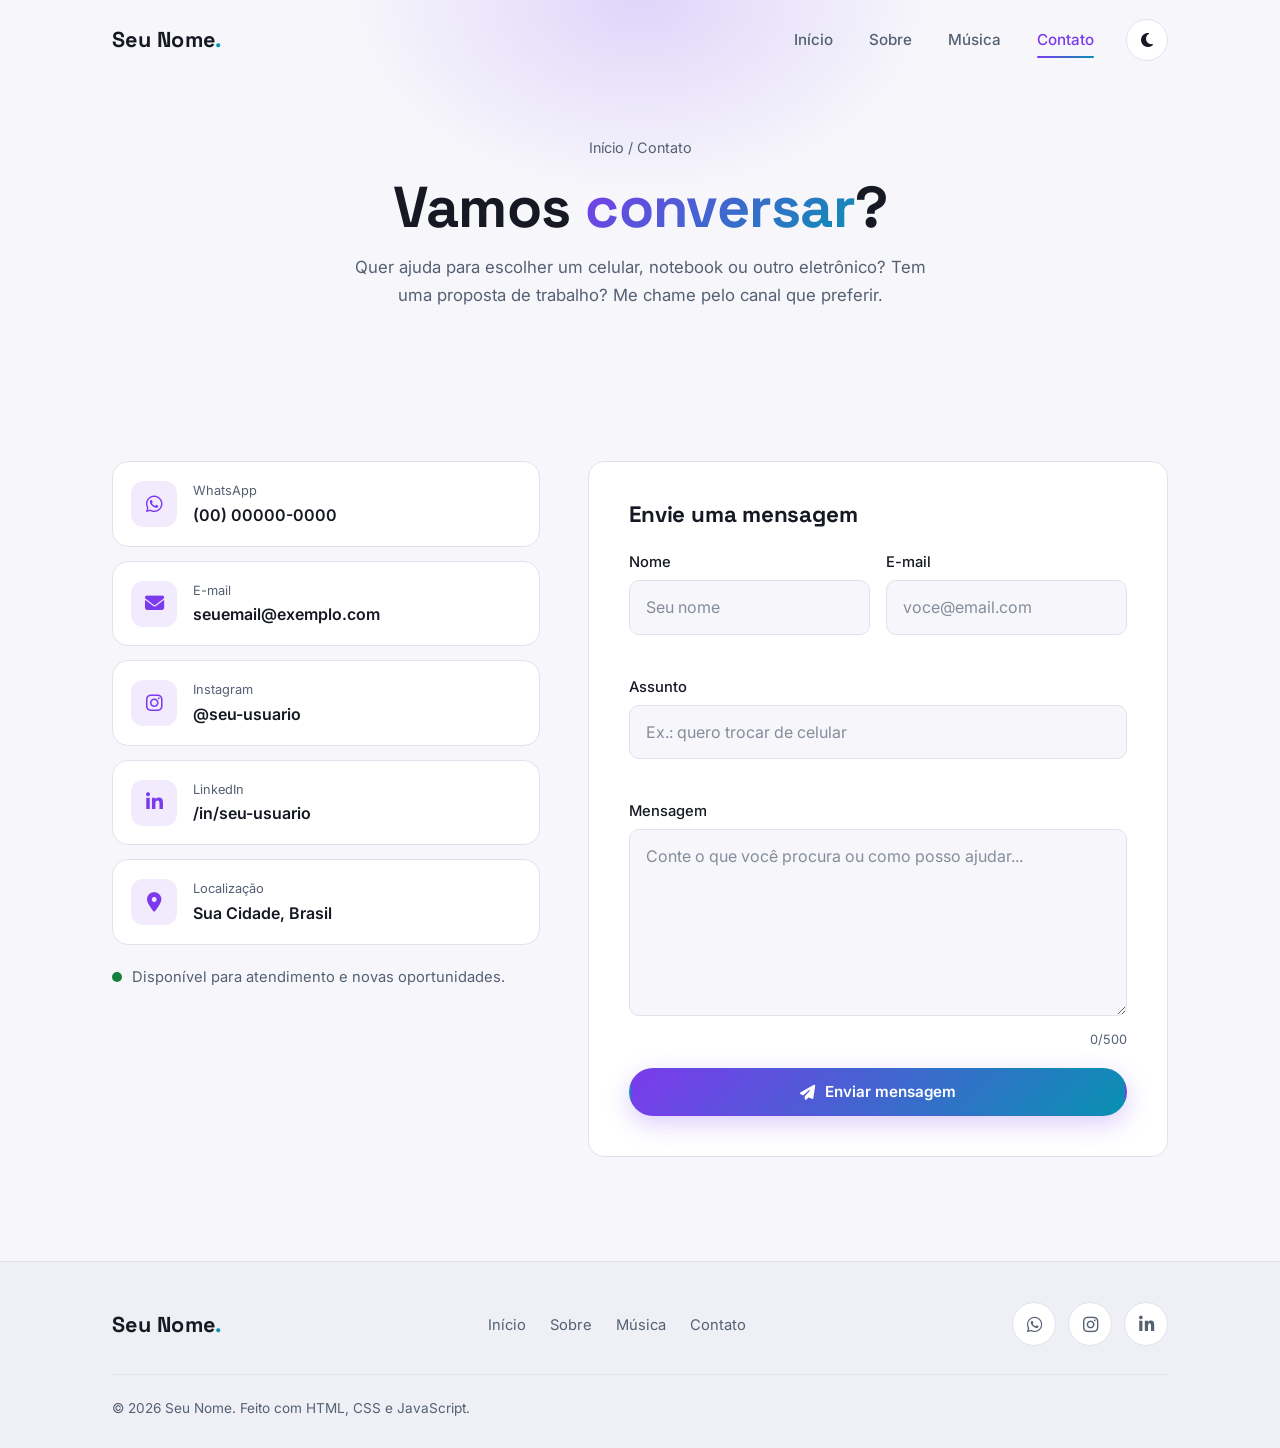
==== pages/contato.html @ 559077af "Primeira versão do portfólio Site pessoal (vendedor de eletrônicos e tecnologia, hobby: música) feit" ====
<!DOCTYPE html>
<html lang="pt-BR">
<head>
  <meta charset="UTF-8">
  <meta name="viewport" content="width=device-width, initial-scale=1.0">
  <meta name="description" content="Entre em contato com Seu Nome, vendedor de eletrônicos e tecnologia.">
  <title>Contato | Seu Nome</title>

  <link rel="icon" href="../img/favicon.svg" type="image/svg+xml">

  <link rel="preconnect" href="https://fonts.googleapis.com">
  <link rel="preconnect" href="https://fonts.gstatic.com" crossorigin>
  <link rel="stylesheet" href="https://fonts.googleapis.com/css2?family=Inter:wght@400;500;600&family=Space+Grotesk:wght@500;700&display=swap">
  <link rel="stylesheet" href="https://cdnjs.cloudflare.com/ajax/libs/font-awesome/6.5.1/css/all.min.css">

  <link rel="stylesheet" href="../css/style.css">
  <link rel="stylesheet" href="../css/responsive.css">

  <script src="../js/theme.js"></script>
</head>
<body data-page="contato">
  <a href="#conteudo" class="skip-link">Pular para o conteúdo</a>

  <!-- ================= CABEÇALHO ================= -->
  <header class="header" id="header">
    <div class="container header__inner">
      <a href="../index.html" class="logo" aria-label="Página inicial">Seu Nome<span class="logo__dot">.</span></a>

      <nav class="nav" id="nav" aria-label="Menu principal">
        <ul class="nav__list">
          <li><a href="../index.html" class="nav__link" data-nav="inicio">Início</a></li>
          <li><a href="sobre.html" class="nav__link" data-nav="sobre">Sobre</a></li>
          <li><a href="musica.html" class="nav__link" data-nav="musica">Música</a></li>
          <li><a href="contato.html" class="nav__link" data-nav="contato">Contato</a></li>
        </ul>
      </nav>

      <div class="header__actions">
        <button class="theme-toggle" id="theme-toggle" type="button" aria-label="Alternar tema">
          <i class="fa-solid fa-sun" aria-hidden="true"></i>
          <i class="fa-solid fa-moon" aria-hidden="true"></i>
        </button>
        <button class="menu-toggle" id="menu-toggle" type="button" aria-label="Abrir menu" aria-expanded="false" aria-controls="nav">
          <span></span><span></span><span></span>
        </button>
      </div>
    </div>
  </header>

  <main id="conteudo">

    <!-- ================= TÍTULO DA PÁGINA ================= -->
    <section class="page-hero">
      <div class="container">
        <p class="breadcrumb reveal"><a href="../index.html">Início</a> / Contato</p>
        <h1 class="page-hero__title reveal">Vamos <span class="gradient-text">conversar</span>?</h1>
        <p class="page-hero__subtitle reveal delay-1">Quer ajuda para escolher um celular, notebook ou outro eletrônico? Tem uma proposta de trabalho? Me chame pelo canal que preferir.</p>
      </div>
    </section>

    <!-- ================= CONTATO ================= -->
    <section class="section section--flush-top">
      <div class="container contact">

        <!-- Informações de contato -->
        <div class="contact__info reveal">
          <a class="contact__item" href="https://wa.me/5500000000000" target="_blank" rel="noopener">
            <span class="contact__icon"><i class="fa-brands fa-whatsapp" aria-hidden="true"></i></span>
            <span>
              <span class="contact__label">WhatsApp</span>
              <span class="contact__value">(00) 00000-0000</span>
            </span>
          </a>
          <a class="contact__item" href="mailto:seuemail@exemplo.com">
            <span class="contact__icon"><i class="fa-solid fa-envelope" aria-hidden="true"></i></span>
            <span>
              <span class="contact__label">E-mail</span>
              <span class="contact__value">seuemail@exemplo.com</span>
            </span>
          </a>
          <a class="contact__item" href="https://www.instagram.com/seu-usuario" target="_blank" rel="noopener">
            <span class="contact__icon"><i class="fa-brands fa-instagram" aria-hidden="true"></i></span>
            <span>
              <span class="contact__label">Instagram</span>
              <span class="contact__value">@seu-usuario</span>
            </span>
          </a>
          <a class="contact__item" href="https://www.linkedin.com/in/seu-usuario" target="_blank" rel="noopener">
            <span class="contact__icon"><i class="fa-brands fa-linkedin-in" aria-hidden="true"></i></span>
            <span>
              <span class="contact__label">LinkedIn</span>
              <span class="contact__value">/in/seu-usuario</span>
            </span>
          </a>
          <div class="contact__item contact__item--static">
            <span class="contact__icon"><i class="fa-solid fa-location-dot" aria-hidden="true"></i></span>
            <span>
              <span class="contact__label">Localização</span>
              <span class="contact__value">Sua Cidade, Brasil</span>
            </span>
          </div>

          <p class="contact__note">
            <span class="status-dot" aria-hidden="true"></span>
            Disponível para atendimento e novas oportunidades.
          </p>
        </div>

        <!-- Formulário (validado com JavaScript) -->
        <form class="form reveal delay-1" id="contact-form" data-email="seuemail@exemplo.com" novalidate>
          <h2 class="form__title">Envie uma mensagem</h2>

          <div class="form__row">
            <div class="form__group">
              <label class="form__label" for="nome">Nome</label>
              <input class="form__input" type="text" id="nome" name="nome" placeholder="Seu nome" autocomplete="name" aria-describedby="erro-nome">
              <span class="form__error" id="erro-nome"></span>
            </div>
            <div class="form__group">
              <label class="form__label" for="email">E-mail</label>
              <input class="form__input" type="email" id="email" name="email" placeholder="voce@email.com" autocomplete="email" aria-describedby="erro-email">
              <span class="form__error" id="erro-email"></span>
            </div>
          </div>

          <div class="form__group">
            <label class="form__label" for="assunto">Assunto</label>
            <input class="form__input" type="text" id="assunto" name="assunto" placeholder="Ex.: quero trocar de celular" aria-describedby="erro-assunto">
            <span class="form__error" id="erro-assunto"></span>
          </div>

          <div class="form__group">
            <label class="form__label" for="mensagem">Mensagem</label>
            <textarea class="form__input" id="mensagem" name="mensagem" rows="6" maxlength="500" placeholder="Conte o que você procura ou como posso ajudar..." aria-describedby="erro-mensagem contador"></textarea>
            <div class="form__meta">
              <span class="form__error" id="erro-mensagem"></span>
              <span class="form__counter" id="contador">0/500</span>
            </div>
          </div>

          <button class="btn btn--primary btn--block" type="submit">
            <i class="fa-solid fa-paper-plane" aria-hidden="true"></i> Enviar mensagem
          </button>

          <p class="form__status" id="form-status" role="status" aria-live="polite"></p>
        </form>
      </div>
    </section>
  </main>

  <!-- ================= RODAPÉ ================= -->
  <footer class="footer">
    <div class="container">
      <div class="footer__top">
        <a href="../index.html" class="logo" aria-label="Página inicial">Seu Nome<span class="logo__dot">.</span></a>
        <ul class="footer__links">
          <li><a href="../index.html">Início</a></li>
          <li><a href="sobre.html">Sobre</a></li>
          <li><a href="musica.html">Música</a></li>
          <li><a href="contato.html">Contato</a></li>
        </ul>
        <ul class="social" aria-label="Redes sociais">
          <li><a href="https://wa.me/5500000000000" target="_blank" rel="noopener" aria-label="WhatsApp"><i class="fa-brands fa-whatsapp" aria-hidden="true"></i></a></li>
          <li><a href="https://www.instagram.com/seu-usuario" target="_blank" rel="noopener" aria-label="Instagram"><i class="fa-brands fa-instagram" aria-hidden="true"></i></a></li>
          <li><a href="https://www.linkedin.com/in/seu-usuario" target="_blank" rel="noopener" aria-label="LinkedIn"><i class="fa-brands fa-linkedin-in" aria-hidden="true"></i></a></li>
        </ul>
      </div>
      <p class="footer__copy">&copy; <span data-year>2026</span> Seu Nome. Feito com HTML, CSS e JavaScript.</p>
    </div>
  </footer>

  <button class="back-to-top" id="back-to-top" type="button" aria-label="Voltar ao topo">
    <i class="fa-solid fa-arrow-up" aria-hidden="true"></i>
  </button>

  <script src="../js/main.js" defer></script>
  <script src="../js/contato.js" defer></script>
</body>
</html>
---- css/style.css ----
/* ==========================================================
   PORTFÓLIO — ESTILOS PRINCIPAIS (style.css)
   ----------------------------------------------------------
   Este arquivo segue a abordagem "mobile-first": os estilos
   abaixo são pensados primeiro para celulares. As adaptações
   para telas maiores ficam em responsive.css.

   Sumário
   1.  Variáveis e temas (escuro / claro)
   2.  Reset e estilos base
   3.  Utilitários
   4.  Cabeçalho e navegação
   5.  Botões
   6.  Hero (página inicial) e redes sociais
   7.  Títulos de página e seções
   8.  Cards e grids
   9.  Música (filtros, cards, seletor de estilos, equalizador)
   10. Página Sobre (stats, habilidades, linha do tempo)
   11. Página Contato (informações e formulário)
   12. Chamada para ação (CTA)
   13. Rodapé e botão "voltar ao topo"
   14. Animações
   ========================================================== */


/* ============ 1. VARIÁVEIS E TEMAS ============ */
:root {
  /* Cores — tema escuro (padrão) */
  --bg: #0d0f14;
  --bg-alt: #12151c;
  --surface: #181c25;
  --surface-2: #1f2430;
  --text: #e9ecf1;
  --text-muted: #9aa3b5;
  --border: #262c38;
  --accent: #8b5cf6;
  --accent-2: #22d3ee;
  --accent-soft: rgba(139, 92, 246, 0.15);
  --gradient: linear-gradient(135deg, var(--accent), var(--accent-2));
  --success: #22c55e;
  --error: #f87171;
  --shadow: 0 12px 32px rgba(0, 0, 0, 0.35);

  /* Tipografia */
  --font-body: 'Inter', system-ui, -apple-system, 'Segoe UI', sans-serif;
  --font-title: 'Space Grotesk', 'Inter', system-ui, sans-serif;

  /* Medidas */
  --header-h: 70px;
  --container: 1120px;
  --radius: 16px;
  --radius-sm: 10px;
  --transition: 0.3s ease;

  color-scheme: dark;
}

/* Tema claro — ativado pelo botão de sol/lua (js/main.js) */
[data-theme="light"] {
  --bg: #f7f7fb;
  --bg-alt: #eef0f6;
  --surface: #ffffff;
  --surface-2: #f1f2f8;
  --text: #161923;
  --text-muted: #556073;
  --border: #e0e3ec;
  --accent: #7c3aed;
  --accent-2: #0891b2;
  --accent-soft: rgba(124, 58, 237, 0.1);
  --success: #15803d;
  --error: #dc2626;
  --shadow: 0 12px 32px rgba(20, 24, 40, 0.08);

  color-scheme: light;
}


/* ============ 2. RESET E BASE ============ */
*,
*::before,
*::after {
  box-sizing: border-box;
  margin: 0;
  padding: 0;
}

html {
  scroll-behavior: smooth;
  scroll-padding-top: var(--header-h);
  -webkit-text-size-adjust: 100%;
}

body {
  font-family: var(--font-body);
  font-size: 1rem;
  line-height: 1.65;
  background-color: var(--bg);
  color: var(--text);
  -webkit-font-smoothing: antialiased;
  overflow-x: hidden;
  transition: background-color var(--transition), color var(--transition);
}

/* Trava a rolagem quando o menu mobile está aberto */
body.menu-open {
  overflow: hidden;
}

img,
svg {
  display: block;
  max-width: 100%;
  height: auto;
}

a {
  color: inherit;
  text-decoration: none;
}

ul,
ol {
  list-style: none;
}

button,
input,
textarea {
  font: inherit;
  color: inherit;
}

button {
  background: none;
  border: none;
  cursor: pointer;
}

h1,
h2,
h3 {
  font-family: var(--font-title);
  line-height: 1.15;
  letter-spacing: -0.01em;
}

:focus-visible {
  outline: 2px solid var(--accent-2);
  outline-offset: 3px;
  border-radius: 4px;
}

::selection {
  background: var(--accent);
  color: #fff;
}


/* ============ 3. UTILITÁRIOS ============ */
.container {
  width: 100%;
  max-width: var(--container);
  margin-inline: auto;
  padding-inline: 20px;
}

.gradient-text {
  background: var(--gradient);
  -webkit-background-clip: text;
  background-clip: text;
  color: transparent;
}

/* Esconde visualmente, mas mantém para leitores de tela */
.sr-only {
  position: absolute;
  width: 1px;
  height: 1px;
  padding: 0;
  margin: -1px;
  overflow: hidden;
  clip: rect(0, 0, 0, 0);
  white-space: nowrap;
  border: 0;
}

/* Link "pular para o conteúdo" (acessibilidade via teclado) */
.skip-link {
  position: absolute;
  top: -100px;
  left: 16px;
  z-index: 200;
  padding: 10px 18px;
  border-radius: var(--radius-sm);
  background: var(--accent);
  color: #fff;
  font-weight: 600;
  transition: top var(--transition);
}

.skip-link:focus {
  top: 12px;
}


/* ============ 4. CABEÇALHO E NAVEGAÇÃO ============ */
.header {
  position: fixed;
  top: 0;
  left: 0;
  right: 0;
  z-index: 100;
  height: var(--header-h);
  border-bottom: 1px solid transparent;
  transition: background-color var(--transition), border-color var(--transition);
}

/* Fundo aparece depois que a página rola (classe adicionada via JS) */
.header.is-scrolled,
.menu-open .header {
  background-color: var(--bg);
  border-bottom-color: var(--border);
}

.header__inner {
  height: 100%;
  display: flex;
  align-items: center;
  justify-content: space-between;
  gap: 16px;
}

.logo {
  font-family: var(--font-title);
  font-size: 1.35rem;
  font-weight: 700;
  letter-spacing: 0.02em;
  white-space: nowrap;
}

.logo__dot {
  color: var(--accent-2);
}

.header__actions {
  display: flex;
  align-items: center;
  gap: 10px;
}

/* Botão de tema (sol/lua) */
.theme-toggle {
  width: 42px;
  height: 42px;
  display: grid;
  place-items: center;
  border-radius: 50%;
  border: 1px solid var(--border);
  background: var(--surface);
  color: var(--text);
  font-size: 1rem;
  transition: border-color var(--transition), transform var(--transition), color var(--transition);
}

.theme-toggle:hover {
  border-color: var(--accent);
  color: var(--accent);
  transform: rotate(20deg);
}

/* Tema escuro mostra o sol (para trocar para claro) e vice-versa */
.theme-toggle .fa-moon { display: none; }
[data-theme="light"] .theme-toggle .fa-sun { display: none; }
[data-theme="light"] .theme-toggle .fa-moon { display: inline-block; }

/* Botão hambúrguer (só aparece no mobile) */
.menu-toggle {
  width: 42px;
  height: 42px;
  display: flex;
  flex-direction: column;
  align-items: center;
  justify-content: center;
  gap: 5px;
  border-radius: 12px;
  border: 1px solid var(--border);
  background: var(--surface);
}

.menu-toggle span {
  width: 20px;
  height: 2px;
  border-radius: 2px;
  background: var(--text);
  transition: transform var(--transition), opacity var(--transition);
}

/* Vira um "X" quando aberto */
.menu-toggle[aria-expanded="true"] span:nth-child(1) { transform: translateY(7px) rotate(45deg); }
.menu-toggle[aria-expanded="true"] span:nth-child(2) { opacity: 0; }
.menu-toggle[aria-expanded="true"] span:nth-child(3) { transform: translateY(-7px) rotate(-45deg); }

/* Menu mobile: painel que desliza da direita */
.nav {
  position: absolute;
  top: 100%;
  left: 0;
  right: 0;
  height: calc(100vh - var(--header-h));
  height: calc(100dvh - var(--header-h));
  padding: 32px 20px;
  background: var(--bg);
  transform: translateX(100%);
  visibility: hidden;
  transition: transform 0.35s ease, visibility 0.35s;
}

.nav.is-open {
  transform: translateX(0);
  visibility: visible;
}

.nav__list {
  display: flex;
  flex-direction: column;
  gap: 6px;
}

.nav__link {
  display: block;
  padding: 14px 18px;
  border-radius: var(--radius-sm);
  font-size: 1.15rem;
  font-weight: 500;
  color: var(--text-muted);
  transition: color var(--transition), background-color var(--transition);
}

.nav__link:hover,
.nav__link.is-active {
  color: var(--text);
  background: var(--surface);
}

.nav__link.is-active {
  color: var(--accent);
}


/* ============ 5. BOTÕES ============ */
.btn {
  display: inline-flex;
  align-items: center;
  justify-content: center;
  gap: 10px;
  padding: 13px 26px;
  border: 2px solid transparent;
  border-radius: 999px;
  font-size: 0.95rem;
  font-weight: 600;
  line-height: 1.2;
  text-align: center;
  transition: transform var(--transition), box-shadow var(--transition),
              border-color var(--transition), color var(--transition), background-color var(--transition);
}

.btn--primary {
  background: var(--gradient);
  color: #fff;
  box-shadow: 0 8px 24px rgba(139, 92, 246, 0.3);
}

.btn--primary:hover {
  transform: translateY(-3px);
  box-shadow: 0 14px 30px rgba(139, 92, 246, 0.45);
}

.btn--outline {
  background: var(--surface);
  border-color: var(--border);
  color: var(--text);
}

.btn--outline:hover {
  border-color: var(--accent);
  color: var(--accent);
  transform: translateY(-3px);
}

.btn--block {
  width: 100%;
}

.btn i {
  transition: transform var(--transition);
}

.btn:hover .fa-arrow-right {
  transform: translateX(4px);
}


/* ============ 6. HERO E REDES SOCIAIS ============ */
.hero {
  position: relative;
  display: flex;
  align-items: center;
  min-height: 100vh;
  min-height: 100svh;
  padding: calc(var(--header-h) + 32px) 0 64px;
  overflow: hidden;
}

/* Brilhos decorativos no fundo */
.hero::before,
.hero::after {
  content: '';
  position: absolute;
  border-radius: 50%;
  pointer-events: none;
  filter: blur(10px);
}

.hero::before {
  width: 420px;
  height: 420px;
  top: -120px;
  right: -140px;
  background: radial-gradient(circle, rgba(139, 92, 246, 0.28), transparent 70%);
}

.hero::after {
  width: 360px;
  height: 360px;
  bottom: -140px;
  left: -140px;
  background: radial-gradient(circle, rgba(34, 211, 238, 0.18), transparent 70%);
}

.hero__inner {
  position: relative;
  z-index: 1;
  display: grid;
  gap: 40px;
  align-items: center;
  text-align: center;
}

.hero__greeting {
  margin-bottom: 6px;
  color: var(--text-muted);
  font-weight: 500;
  font-size: 1.05rem;
}

.hero__title {
  margin-bottom: 12px;
  font-size: clamp(2.6rem, 11vw, 4.6rem);
}

.hero__role {
  min-height: 1.6em;
  margin-bottom: 20px;
  font-family: var(--font-title);
  font-size: clamp(1.15rem, 4.5vw, 1.6rem);
  font-weight: 500;
  color: var(--accent-2);
}

.cursor {
  margin-left: 2px;
  color: var(--accent);
  animation: blink 1s step-end infinite;
}

.hero__desc {
  max-width: 540px;
  margin: 0 auto 32px;
  color: var(--text-muted);
  font-size: 1.05rem;
}

.hero__buttons {
  display: flex;
  flex-wrap: wrap;
  justify-content: center;
  gap: 14px;
  margin-bottom: 32px;
}

.hero__image {
  position: relative;
  order: -1; /* no celular a imagem aparece primeiro */
  width: min(230px, 65vw);
  margin-inline: auto;
}

/* Halo colorido atrás do avatar */
.hero__image::before {
  content: '';
  position: absolute;
  inset: -10px;
  border-radius: 50%;
  background: var(--gradient);
  opacity: 0.45;
  filter: blur(28px);
}

.hero__image img {
  position: relative;
  border-radius: 50%;
  border: 4px solid var(--surface);
  box-shadow: var(--shadow);
  animation: float 6s ease-in-out infinite;
}

/* Ícones de redes sociais */
.social {
  display: flex;
  justify-content: center;
  gap: 12px;
}

.social a {
  width: 44px;
  height: 44px;
  display: grid;
  place-items: center;
  border-radius: 50%;
  border: 1px solid var(--border);
  background: var(--surface);
  color: var(--text-muted);
  font-size: 1.1rem;
  transition: color var(--transition), background var(--transition),
              border-color var(--transition), transform var(--transition);
}

.social a:hover {
  color: #fff;
  background: var(--gradient);
  border-color: transparent;
  transform: translateY(-3px);
}


/* ============ 7. TÍTULOS DE PÁGINA E SEÇÕES ============ */
.page-hero {
  position: relative;
  padding: calc(var(--header-h) + 56px) 0 48px;
  text-align: center;
  overflow: hidden;
}

.page-hero::before {
  content: '';
  position: absolute;
  top: -200px;
  left: 50%;
  width: 600px;
  height: 400px;
  transform: translateX(-50%);
  background: radial-gradient(ellipse, rgba(139, 92, 246, 0.22), transparent 70%);
  pointer-events: none;
}

.page-hero .container {
  position: relative;
}

.breadcrumb {
  margin-bottom: 14px;
  color: var(--text-muted);
  font-size: 0.9rem;
}

.breadcrumb a {
  transition: color var(--transition);
}

.breadcrumb a:hover {
  color: var(--accent);
}

.page-hero__title {
  margin-bottom: 14px;
  font-size: clamp(2.2rem, 9vw, 3.6rem);
}

.page-hero__subtitle {
  max-width: 580px;
  margin-inline: auto;
  color: var(--text-muted);
  font-size: 1.05rem;
}

.section {
  padding-block: 72px;
}

.section--alt {
  background-color: var(--bg-alt);
}

.section--tight {
  padding-block: 48px 80px;
}

.section--flush-top {
  padding-top: 16px;
}

.section__header {
  max-width: 640px;
  margin: 0 auto 44px;
  text-align: center;
}

.section__tag {
  display: inline-block;
  margin-bottom: 10px;
  color: var(--accent-2);
  font-size: 0.8rem;
  font-weight: 600;
  letter-spacing: 0.14em;
  text-transform: uppercase;
}

.section__title {
  margin-bottom: 14px;
  font-size: clamp(1.75rem, 6vw, 2.6rem);
}

.section__subtitle {
  color: var(--text-muted);
}

.section__footer {
  margin-top: 44px;
  text-align: center;
}


/* ============ 8. CARDS E GRIDS ============ */
/* auto-fit + minmax: as colunas se ajustam sozinhas ao tamanho da tela */
.grid {
  display: grid;
  gap: 20px;
}

.grid--cards {
  grid-template-columns: repeat(auto-fit, minmax(min(100%, 280px), 1fr));
}

/* Estilos musicais: 1 coluna no celular, 2 no tablet e 4 em telas grandes (responsive.css) */
.grid--music {
  grid-template-columns: 1fr;
  gap: 24px;
}

.card {
  padding: 28px;
  border: 1px solid var(--border);
  border-radius: var(--radius);
  background: var(--surface);
  transition: transform var(--transition), border-color var(--transition), box-shadow var(--transition);
}

.card:hover {
  transform: translateY(-6px);
  border-color: var(--accent);
  box-shadow: var(--shadow);
}

.card--center {
  text-align: center;
}

.card--center .card__icon {
  margin-inline: auto;
}

.card__icon {
  width: 54px;
  height: 54px;
  display: grid;
  place-items: center;
  margin-bottom: 18px;
  border-radius: 14px;
  background: var(--accent-soft);
  color: var(--accent);
  font-size: 1.4rem;
  transition: transform var(--transition);
}

.card:hover .card__icon {
  transform: scale(1.1) rotate(-6deg);
}

.card__title {
  margin-bottom: 10px;
  font-size: 1.25rem;
}

.card__text {
  color: var(--text-muted);
  font-size: 0.95rem;
}

/* Lista de habilidades em "etiquetas" */
.stack {
  display: flex;
  flex-wrap: wrap;
  justify-content: center;
  gap: 12px;
  margin-top: 44px;
}

.stack__item {
  display: flex;
  align-items: center;
  gap: 10px;
  padding: 10px 18px;
  border: 1px solid var(--border);
  border-radius: 999px;
  background: var(--surface);
  font-size: 0.95rem;
  font-weight: 500;
  transition: transform var(--transition), border-color var(--transition);
}

.stack__item:hover {
  transform: translateY(-3px);
  border-color: var(--accent);
}

.stack__item i {
  color: var(--accent);
  font-size: 1.1rem;
}


/* ============ 9. MÚSICA: FILTROS, CARDS E SELETOR DE ESTILOS ============ */
.filters {
  display: flex;
  flex-wrap: wrap;
  justify-content: center;
  gap: 10px;
  margin-bottom: 14px;
}

.filter-btn {
  padding: 9px 20px;
  border: 1px solid var(--border);
  border-radius: 999px;
  background: var(--surface);
  color: var(--text-muted);
  font-size: 0.92rem;
  font-weight: 500;
  transition: color var(--transition), border-color var(--transition), background var(--transition);
}

.filter-btn:hover {
  color: var(--text);
  border-color: var(--accent);
}

.filter-btn.is-active {
  background: var(--gradient);
  border-color: transparent;
  color: #fff;
}

.filters__count {
  margin-bottom: 36px;
  color: var(--text-muted);
  font-size: 0.9rem;
  text-align: center;
}

.music-card {
  display: flex;
  flex-direction: column;
  overflow: hidden;
  border: 1px solid var(--border);
  border-radius: var(--radius);
  background: var(--surface);
  transition: transform var(--transition), border-color var(--transition), box-shadow var(--transition);
}

.music-card:hover {
  transform: translateY(-6px);
  border-color: var(--accent);
  box-shadow: var(--shadow);
}

.music-card.is-hidden {
  display: none;
}

.music-card.fade-in {
  animation: fadeIn 0.45s ease both;
}

.music-card__image {
  aspect-ratio: 4 / 3;
  overflow: hidden;
  background: var(--surface-2);
}

.music-card__image img {
  width: 100%;
  height: 100%;
  object-fit: cover;
  transition: transform 0.5s ease;
}

.music-card:hover .music-card__image img {
  transform: scale(1.06);
}

.music-card__body {
  display: flex;
  flex: 1;
  flex-direction: column;
  padding: 22px;
}

.music-card__category {
  margin-bottom: 6px;
  color: var(--accent-2);
  font-size: 0.75rem;
  font-weight: 600;
  letter-spacing: 0.12em;
  text-transform: uppercase;
}

.music-card__title {
  margin-bottom: 8px;
  font-size: 1.2rem;
}

.music-card__text {
  flex: 1;
  margin-bottom: 16px;
  color: var(--text-muted);
  font-size: 0.93rem;
}

.tags {
  display: flex;
  flex-wrap: wrap;
  gap: 6px;
}

.tag {
  padding: 4px 11px;
  border: 1px solid var(--border);
  border-radius: 999px;
  background: var(--surface-2);
  color: var(--text-muted);
  font-size: 0.75rem;
  font-weight: 500;
}

/* Momentos (lista com ícones) */
.moments {
  display: grid;
  grid-template-columns: 1fr 1fr;
  gap: 10px;
  margin-top: 24px;
}

.moments__item {
  display: flex;
  align-items: center;
  gap: 10px;
  padding: 12px 14px;
  border: 1px solid var(--border);
  border-radius: var(--radius-sm);
  background: var(--surface);
  font-size: 0.9rem;
  font-weight: 500;
  line-height: 1.3;
}

.moments__item i {
  flex-shrink: 0;
  width: 18px;
  color: var(--accent);
  text-align: center;
}

/* Página inicial: texto + seletor de estilos */
.music-teaser {
  display: grid;
  gap: 40px;
  align-items: center;
}

.music-teaser__text p {
  margin-bottom: 16px;
  color: var(--text-muted);
}

.music-teaser__text .btn {
  margin-top: 8px;
}

.styles-widget {
  --eq-speed: 0.8s; /* alterado pelo JavaScript conforme a "energia" */
  padding: 20px;
  border: 1px solid var(--border);
  border-radius: calc(var(--radius) * 1.25);
  background: var(--surface);
  box-shadow: var(--shadow);
}

.styles-widget__tabs {
  display: flex;
  flex-wrap: wrap;
  gap: 8px;
  margin-bottom: 20px;
}

.style-tab {
  padding: 8px 14px;
  border: 1px solid var(--border);
  border-radius: 999px;
  background: var(--surface-2);
  color: var(--text-muted);
  font-size: 0.85rem;
  font-weight: 500;
  transition: color var(--transition), border-color var(--transition), background var(--transition);
}

.style-tab:hover {
  color: var(--text);
  border-color: var(--accent);
}

.style-tab.is-active {
  background: var(--gradient);
  border-color: transparent;
  color: #fff;
}

.styles-widget__panel {
  display: grid;
  gap: 20px;
  align-items: center;
}

.styles-widget__cover {
  width: 100%;
  max-width: 220px;
  margin-inline: auto;
  border-radius: var(--radius);
  box-shadow: var(--shadow);
}

.is-switching .styles-widget__cover,
.is-switching .styles-widget__info {
  animation: fadeIn 0.4s ease both;
}

.styles-widget__label {
  display: inline-flex;
  align-items: center;
  gap: 8px;
  color: var(--accent-2);
  font-size: 0.78rem;
  font-weight: 600;
  letter-spacing: 0.12em;
  text-transform: uppercase;
}

.styles-widget__title {
  margin: 6px 0;
  font-size: 1.6rem;
}

.styles-widget__moment {
  min-height: 3.2em;
  margin-bottom: 16px;
  color: var(--text-muted);
}

.energy__header {
  display: flex;
  justify-content: space-between;
  margin-bottom: 6px;
  font-size: 0.85rem;
  font-weight: 500;
}

.energy__header span:last-child {
  color: var(--text-muted);
}

.energy__bar {
  height: 8px;
  overflow: hidden;
  border: 1px solid var(--border);
  border-radius: 999px;
  background: var(--surface-2);
}

.energy__fill {
  width: 0;
  height: 100%;
  border-radius: inherit;
  background: var(--gradient);
  transition: width 0.6s cubic-bezier(0.2, 0.8, 0.2, 1);
}

/* Equalizador animado: a velocidade vem de --eq-speed */
.equalizer {
  display: flex;
  align-items: flex-end;
  gap: 5px;
  height: 46px;
  margin-top: 20px;
}

.equalizer span {
  flex: 1;
  max-width: 12px;
  height: 20%;
  border-radius: 4px 4px 2px 2px;
  background: linear-gradient(to top, var(--accent), var(--accent-2));
  animation: equalize var(--eq-speed) ease-in-out infinite alternate;
}

.equalizer span:nth-child(2) { animation-delay: -0.3s; animation-duration: calc(var(--eq-speed) * 1.3); }
.equalizer span:nth-child(3) { animation-delay: -0.6s; animation-duration: calc(var(--eq-speed) * 0.8); }
.equalizer span:nth-child(4) { animation-delay: -0.15s; animation-duration: calc(var(--eq-speed) * 1.1); }
.equalizer span:nth-child(5) { animation-delay: -0.45s; animation-duration: calc(var(--eq-speed) * 0.9); }
.equalizer span:nth-child(6) { animation-delay: -0.7s; animation-duration: calc(var(--eq-speed) * 1.4); }
.equalizer span:nth-child(7) { animation-delay: -0.25s; animation-duration: calc(var(--eq-speed) * 0.85); }
.equalizer span:nth-child(8) { animation-delay: -0.55s; animation-duration: calc(var(--eq-speed) * 1.2); }


/* ============ 10. PÁGINA SOBRE ============ */
.about {
  display: grid;
  gap: 48px;
  align-items: center;
}

.about__image {
  position: relative;
  width: min(340px, 85%);
  margin-inline: auto;
}

/* Moldura deslocada atrás da imagem */
.about__image::after {
  content: '';
  position: absolute;
  inset: 16px -16px -16px 16px;
  z-index: 0;
  border: 2px solid var(--accent);
  border-radius: var(--radius);
}

.about__image img {
  position: relative;
  z-index: 1;
  border-radius: var(--radius);
  box-shadow: var(--shadow);
}

/* Variação redonda (página Música) */
.about__image--round::after,
.about__image--round img {
  border-radius: 50%;
}

.about__text .section__title {
  text-align: left;
}

.about__text p {
  margin-bottom: 16px;
  color: var(--text-muted);
}

.about__text strong {
  color: var(--text);
}

/* Números animados */
.stats {
  display: grid;
  grid-template-columns: repeat(3, 1fr);
  gap: 12px;
  margin: 28px 0 32px;
}

.stat {
  padding: 18px 8px;
  border: 1px solid var(--border);
  border-radius: var(--radius-sm);
  background: var(--surface);
  text-align: center;
}

.stat__number {
  display: block;
  font-family: var(--font-title);
  font-size: clamp(1.4rem, 6vw, 2rem);
  font-weight: 700;
  line-height: 1.2;
}

.stat__label {
  color: var(--text-muted);
  font-size: 0.8rem;
}

.hero__buttons--left {
  justify-content: flex-start;
  margin-bottom: 0;
}

/* Barras de habilidade */
.skills {
  display: grid;
  gap: 24px;
  max-width: 760px;
  margin-inline: auto;
}

.skill__header {
  display: flex;
  justify-content: space-between;
  align-items: center;
  margin-bottom: 8px;
  font-weight: 500;
}

.skill__header i {
  color: var(--accent);
  width: 22px;
  margin-right: 6px;
  text-align: center;
}

.skill__percent {
  color: var(--text-muted);
  font-size: 0.9rem;
}

.skill__bar {
  height: 10px;
  overflow: hidden;
  border: 1px solid var(--border);
  border-radius: 999px;
  background: var(--surface-2);
}

.skill__fill {
  width: 0; /* JS anima até o valor de data-level */
  height: 100%;
  border-radius: inherit;
  background: var(--gradient);
  transition: width 1.4s cubic-bezier(0.2, 0.8, 0.2, 1);
}

/* Linha do tempo */
.timeline {
  position: relative;
  max-width: 720px;
  margin-inline: auto;
  padding-left: 34px;
}

.timeline::before {
  content: '';
  position: absolute;
  top: 8px;
  bottom: 8px;
  left: 8px;
  width: 2px;
  background: linear-gradient(var(--accent), var(--accent-2));
}

.timeline__item {
  position: relative;
  margin-bottom: 20px;
  padding: 20px 22px;
  border: 1px solid var(--border);
  border-radius: var(--radius);
  background: var(--surface);
}

.timeline__item:last-child {
  margin-bottom: 0;
}

/* Bolinha da linha do tempo */
.timeline__item::before {
  content: '';
  position: absolute;
  top: 24px;
  left: -33px;
  width: 16px;
  height: 16px;
  border: 3px solid var(--bg);
  border-radius: 50%;
  background: var(--accent);
  box-shadow: 0 0 0 2px var(--accent);
}

.timeline__date {
  color: var(--accent-2);
  font-size: 0.85rem;
  font-weight: 600;
}

.timeline__title {
  margin: 4px 0 6px;
  font-size: 1.15rem;
}

.timeline__text {
  color: var(--text-muted);
  font-size: 0.95rem;
}


/* ============ 11. PÁGINA CONTATO ============ */
.contact {
  display: grid;
  gap: 32px;
}

.contact__info {
  display: grid;
  gap: 14px;
  align-content: start;
}

.contact__item {
  display: flex;
  align-items: center;
  gap: 16px;
  padding: 18px;
  border: 1px solid var(--border);
  border-radius: var(--radius);
  background: var(--surface);
  transition: transform var(--transition), border-color var(--transition);
}

a.contact__item:hover {
  transform: translateX(4px);
  border-color: var(--accent);
}

.contact__icon {
  flex-shrink: 0;
  width: 46px;
  height: 46px;
  display: grid;
  place-items: center;
  border-radius: 12px;
  background: var(--accent-soft);
  color: var(--accent);
  font-size: 1.2rem;
}

.contact__label {
  display: block;
  color: var(--text-muted);
  font-size: 0.8rem;
}

.contact__value {
  display: block;
  font-weight: 600;
  word-break: break-word;
}

.contact__note {
  display: flex;
  align-items: center;
  gap: 10px;
  margin-top: 6px;
  color: var(--text-muted);
  font-size: 0.92rem;
}

.status-dot {
  flex-shrink: 0;
  width: 10px;
  height: 10px;
  border-radius: 50%;
  background: var(--success);
  animation: pulse 2s infinite;
}

/* Formulário */
.form {
  padding: 28px 20px;
  border: 1px solid var(--border);
  border-radius: var(--radius);
  background: var(--surface);
}

.form__title {
  margin-bottom: 22px;
  font-size: 1.4rem;
}

.form__row {
  display: grid;
  gap: 0 16px;
}

.form__group {
  margin-bottom: 18px;
}

.form__label {
  display: block;
  margin-bottom: 6px;
  font-size: 0.92rem;
  font-weight: 500;
}

.form__input {
  width: 100%;
  padding: 13px 16px;
  border: 1px solid var(--border);
  border-radius: var(--radius-sm);
  background: var(--bg);
  color: var(--text);
  font-size: 1rem; /* 16px evita zoom automático no iPhone */
  transition: border-color var(--transition), box-shadow var(--transition);
}

.form__input::placeholder {
  color: var(--text-muted);
  opacity: 0.7;
}

.form__input:focus {
  outline: none;
  border-color: var(--accent);
  box-shadow: 0 0 0 3px var(--accent-soft);
}

.form__input.is-invalid {
  border-color: var(--error);
}

textarea.form__input {
  min-height: 140px;
  resize: vertical;
}

.form__meta {
  display: flex;
  justify-content: space-between;
  gap: 12px;
}

.form__error {
  display: block;
  min-height: 1.2em;
  margin-top: 6px;
  color: var(--error);
  font-size: 0.82rem;
}

.form__counter {
  flex-shrink: 0;
  margin-top: 6px;
  color: var(--text-muted);
  font-size: 0.8rem;
}

.form__status {
  display: none;
  margin-top: 16px;
  padding: 12px 16px;
  border-radius: var(--radius-sm);
  font-size: 0.92rem;
}

.form__status.is-success {
  display: block;
  border: 1px solid var(--success);
  background: rgba(34, 197, 94, 0.1);
  color: var(--success);
}

.form__status.is-error {
  display: block;
  border: 1px solid var(--error);
  background: rgba(248, 113, 113, 0.1);
  color: var(--error);
}


/* ============ 12. CHAMADA PARA AÇÃO (CTA) ============ */
.cta {
  position: relative;
  overflow: hidden;
  padding: 48px 22px;
  border: 1px solid var(--border);
  border-radius: calc(var(--radius) * 1.5);
  background: var(--surface);
  text-align: center;
}

.cta::before {
  content: '';
  position: absolute;
  inset: auto -20% -60% -20%;
  height: 120%;
  background: radial-gradient(ellipse at center, rgba(139, 92, 246, 0.22), transparent 65%);
  pointer-events: none;
}

.cta > * {
  position: relative;
}

.cta__icon {
  width: 64px;
  height: 64px;
  display: grid;
  place-items: center;
  margin: 0 auto 18px;
  border-radius: 50%;
  background: var(--gradient);
  color: #fff;
  font-size: 1.6rem;
  box-shadow: 0 10px 30px rgba(139, 92, 246, 0.35);
}

.cta__title {
  margin-bottom: 12px;
  font-size: clamp(1.6rem, 6vw, 2.4rem);
}

.cta__text {
  max-width: 500px;
  margin: 0 auto 28px;
  color: var(--text-muted);
}


/* ============ 13. RODAPÉ E VOLTAR AO TOPO ============ */
.footer {
  padding: 40px 0 28px;
  border-top: 1px solid var(--border);
  background-color: var(--bg-alt);
}

.footer__top {
  display: flex;
  flex-direction: column;
  align-items: center;
  gap: 22px;
  padding-bottom: 28px;
  border-bottom: 1px solid var(--border);
}

.footer__links {
  display: flex;
  flex-wrap: wrap;
  justify-content: center;
  gap: 8px 24px;
}

.footer__links a {
  color: var(--text-muted);
  font-size: 0.92rem;
  transition: color var(--transition);
}

.footer__links a:hover {
  color: var(--accent);
}

.footer__copy {
  padding-top: 22px;
  color: var(--text-muted);
  font-size: 0.85rem;
  text-align: center;
}

.back-to-top {
  position: fixed;
  right: 18px;
  bottom: 18px;
  z-index: 90;
  width: 46px;
  height: 46px;
  display: grid;
  place-items: center;
  border-radius: 50%;
  background: var(--gradient);
  color: #fff;
  box-shadow: var(--shadow);
  opacity: 0;
  visibility: hidden;
  transform: translateY(20px);
  transition: opacity var(--transition), transform var(--transition), visibility var(--transition);
}

.back-to-top.is-visible {
  opacity: 1;
  visibility: visible;
  transform: translateY(0);
}

.back-to-top:hover {
  transform: translateY(-4px);
}


/* ============ 14. ANIMAÇÕES ============ */
/* Elementos .reveal aparecem ao rolar a página (IntersectionObserver em main.js).
   A classe .js no <html> garante que, sem JavaScript, nada fica escondido. */
.js .reveal {
  opacity: 0;
  transform: translateY(28px);
  transition: opacity 0.7s ease, transform 0.7s ease;
}

.js .reveal.is-visible {
  opacity: 1;
  transform: none;
}

/* As classes .delay-1, .delay-2 e .delay-3 criam um pequeno atraso
   (100ms, 200ms, 300ms) aplicado pelo JavaScript ao revelar o elemento. */

/* Depois de aparecer, o hover volta a ser rápido */
.reveal.is-visible.card,
.reveal.is-visible.music-card {
  transition: opacity 0.7s ease, transform var(--transition),
              border-color var(--transition), box-shadow var(--transition);
}

@keyframes float {
  0%, 100% { transform: translateY(0); }
  50% { transform: translateY(-12px); }
}

@keyframes blink {
  50% { opacity: 0; }
}

@keyframes fadeIn {
  from { opacity: 0; transform: scale(0.96); }
  to { opacity: 1; transform: scale(1); }
}

@keyframes equalize {
  from { height: 15%; }
  to { height: 100%; }
}

@keyframes pulse {
  0% { box-shadow: 0 0 0 0 rgba(34, 197, 94, 0.6); }
  70% { box-shadow: 0 0 0 10px rgba(34, 197, 94, 0); }
  100% { box-shadow: 0 0 0 0 rgba(34, 197, 94, 0); }
}

/* Respeita quem prefere menos movimento */
@media (prefers-reduced-motion: reduce) {
  html { scroll-behavior: auto; }

  *,
  *::before,
  *::after {
    animation-duration: 0.01ms !important;
    animation-iteration-count: 1 !important;
    transition-duration: 0.01ms !important;
  }

  .js .reveal {
    opacity: 1;
    transform: none;
  }
}
---- css/responsive.css ----
/* ==========================================================
   PORTFÓLIO — DESIGN RESPONSIVO (responsive.css)
   ----------------------------------------------------------
   O style.css já é "mobile-first" (pensado para celular).
   Aqui ficam os ajustes por tamanho de tela (media queries):

   - até 380px  → celulares pequenos
   - 600px+     → celulares grandes / tablets em pé
   - 900px+     → tablets deitados, notebooks e desktops
   - 1200px+    → telas grandes
   ========================================================== */


/* ============ CELULARES PEQUENOS (até 380px) ============ */
@media (max-width: 380px) {
  .container {
    padding-inline: 16px;
  }

  .hero__buttons .btn,
  .hero__buttons--left .btn {
    width: 100%;
  }

  .stats {
    gap: 8px;
  }

  .stat__label {
    font-size: 0.72rem;
  }

  .moments {
    grid-template-columns: 1fr;
  }

  .card,
  .cta {
    padding: 24px 18px;
  }

  .filter-btn {
    padding: 8px 16px;
  }
}


/* ============ CELULARES GRANDES / TABLETS (600px+) ============ */
@media (min-width: 600px) {
  .container {
    padding-inline: 28px;
  }

  .section {
    padding-block: 88px;
  }

  .section--flush-top {
    padding-top: 16px;
  }

  .grid--music {
    grid-template-columns: repeat(2, 1fr);
  }

  /* Nome e e-mail lado a lado no formulário */
  .form__row {
    grid-template-columns: 1fr 1fr;
  }

  .form {
    padding: 36px 32px;
  }

  /* Seletor de estilos: capa ao lado das informações */
  .styles-widget {
    padding: 28px;
  }

  .styles-widget__panel {
    grid-template-columns: 200px 1fr;
    gap: 28px;
  }

  .styles-widget__cover {
    max-width: none;
  }

  .cta {
    padding: 64px 40px;
  }

  .footer__top {
    flex-direction: row;
    justify-content: space-between;
    flex-wrap: wrap;
  }

  .footer__copy {
    text-align: left;
  }
}


/* ============ NOTEBOOKS E DESKTOPS (900px+) ============ */
@media (min-width: 900px) {
  :root {
    --header-h: 80px;
  }

  .container {
    padding-inline: 32px;
  }

  .section {
    padding-block: 104px;
  }

  /* --- Navegação: some o hambúrguer, links ficam em linha --- */
  .menu-toggle {
    display: none;
  }

  .nav {
    position: static;
    height: auto;
    margin-left: auto;
    padding: 0;
    background: transparent;
    transform: none;
    visibility: visible;
    transition: none;
  }

  .nav__list {
    flex-direction: row;
    gap: 4px;
  }

  .nav__link {
    position: relative;
    padding: 8px 16px;
    font-size: 0.95rem;
  }

  .nav__link:hover,
  .nav__link.is-active {
    background: transparent;
  }

  /* Sublinhado animado */
  .nav__link::after {
    content: '';
    position: absolute;
    left: 16px;
    right: 16px;
    bottom: 2px;
    height: 2px;
    border-radius: 2px;
    background: var(--gradient);
    transform: scaleX(0);
    transition: transform var(--transition);
  }

  .nav__link:hover::after,
  .nav__link.is-active::after {
    transform: scaleX(1);
  }

  /* --- Hero em duas colunas: texto à esquerda, imagem à direita --- */
  .hero__inner {
    grid-template-columns: 1.15fr 0.85fr;
    gap: 64px;
    text-align: left;
  }

  .hero__image {
    order: 0;
    width: 100%;
    max-width: 400px;
    margin-right: 0;
  }

  .hero__desc {
    margin-left: 0;
  }

  .hero__buttons,
  .hero__text .social {
    justify-content: flex-start;
  }

  /* --- Sobre: imagem e texto lado a lado --- */
  .about {
    grid-template-columns: 0.8fr 1.2fr;
    gap: 72px;
  }

  .about__image {
    width: 100%;
  }

  /* Música: imagem à direita */
  .about--reverse {
    grid-template-columns: 1.2fr 0.8fr;
  }

  .about--reverse .about__image {
    order: 2;
  }

  /* Página inicial: texto à esquerda, seletor de estilos à direita */
  .music-teaser {
    grid-template-columns: 0.85fr 1.15fr;
    gap: 64px;
  }

  /* --- Habilidades em duas colunas --- */
  .skills {
    grid-template-columns: 1fr 1fr;
    gap: 28px 56px;
    max-width: none;
  }

  /* --- Contato: informações à esquerda, formulário à direita --- */
  .contact {
    grid-template-columns: 0.85fr 1.15fr;
    gap: 48px;
    align-items: start;
  }

  .form {
    padding: 40px;
  }

  .cta {
    padding: 80px 48px;
  }
}


/* ============ TELAS GRANDES (1200px+) ============ */
@media (min-width: 1200px) {
  .hero__title {
    font-size: 5rem;
  }

  .grid--music {
    grid-template-columns: repeat(4, 1fr);
  }
}
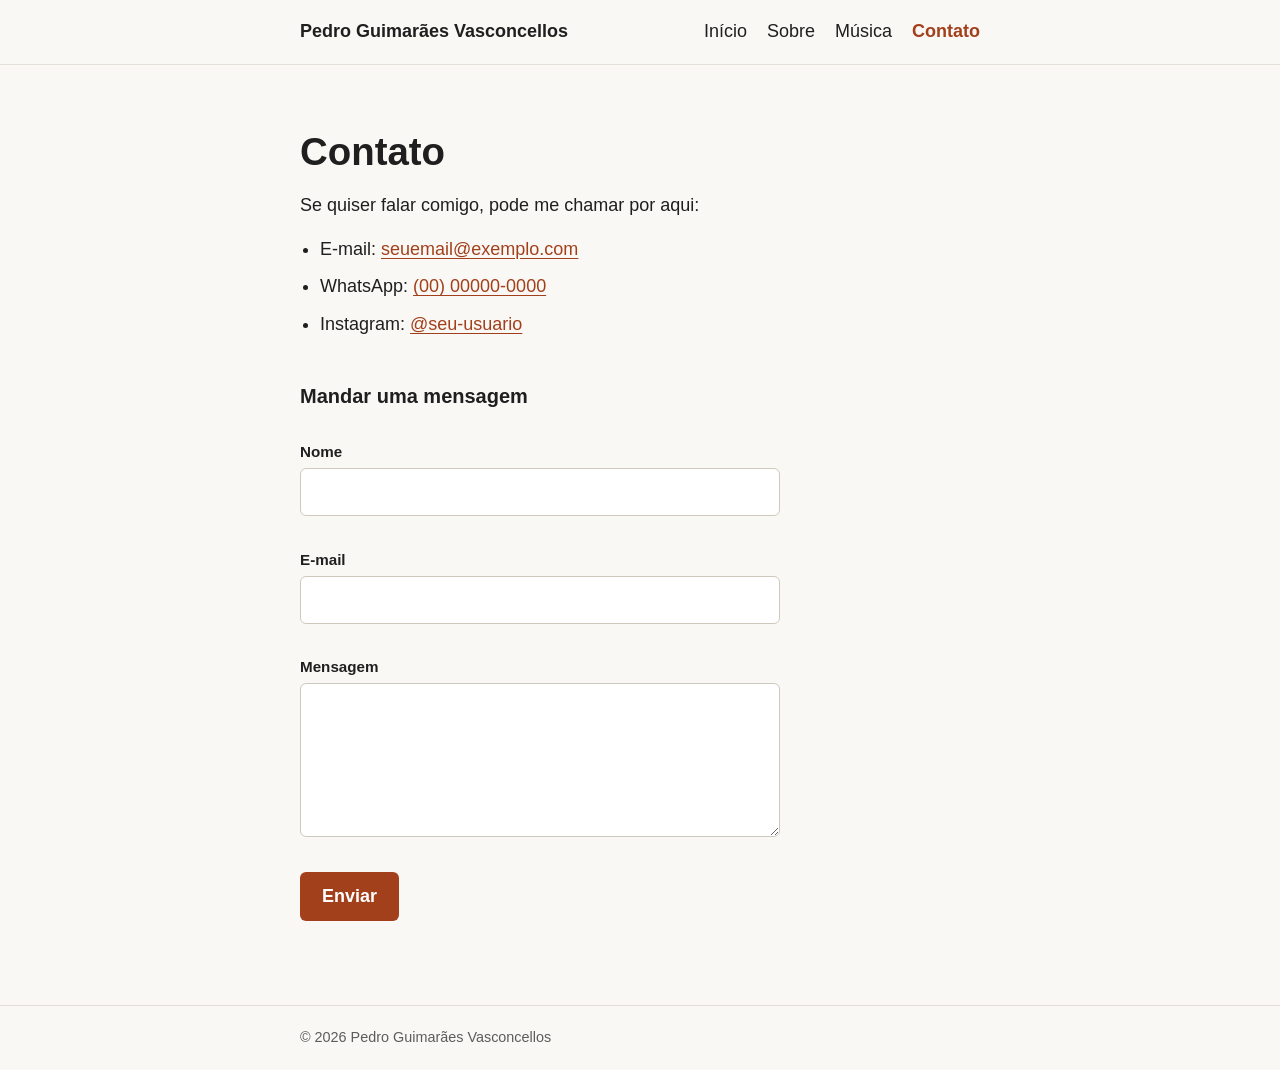
==== commit e423853c: "Deixa o site mais simples e coloca o nome do Pedro Remove efeitos, ilustrações e textos longos. Layo" ====
--- a/pages/contato.html
+++ b/pages/contato.html
@@ -3,177 +3,63 @@
 <head>
   <meta charset="UTF-8">
   <meta name="viewport" content="width=device-width, initial-scale=1.0">
-  <meta name="description" content="Entre em contato com Seu Nome, vendedor de eletrônicos e tecnologia.">
-  <title>Contato | Seu Nome</title>
-
+  <meta name="description" content="Contato de Pedro Guimarães Vasconcellos.">
+  <title>Contato | Pedro Guimarães Vasconcellos</title>
   <link rel="icon" href="../img/favicon.svg" type="image/svg+xml">
-
-  <link rel="preconnect" href="https://fonts.googleapis.com">
-  <link rel="preconnect" href="https://fonts.gstatic.com" crossorigin>
-  <link rel="stylesheet" href="https://fonts.googleapis.com/css2?family=Inter:wght@400;500;600&family=Space+Grotesk:wght@500;700&display=swap">
-  <link rel="stylesheet" href="https://cdnjs.cloudflare.com/ajax/libs/font-awesome/6.5.1/css/all.min.css">
-
   <link rel="stylesheet" href="../css/style.css">
   <link rel="stylesheet" href="../css/responsive.css">
+</head>
+<body data-pagina="contato">
 
-  <script src="../js/theme.js"></script>
-</head>
-<body data-page="contato">
-  <a href="#conteudo" class="skip-link">Pular para o conteúdo</a>
-
-  <!-- ================= CABEÇALHO ================= -->
-  <header class="header" id="header">
-    <div class="container header__inner">
-      <a href="../index.html" class="logo" aria-label="Página inicial">Seu Nome<span class="logo__dot">.</span></a>
-
-      <nav class="nav" id="nav" aria-label="Menu principal">
-        <ul class="nav__list">
-          <li><a href="../index.html" class="nav__link" data-nav="inicio">Início</a></li>
-          <li><a href="sobre.html" class="nav__link" data-nav="sobre">Sobre</a></li>
-          <li><a href="musica.html" class="nav__link" data-nav="musica">Música</a></li>
-          <li><a href="contato.html" class="nav__link" data-nav="contato">Contato</a></li>
-        </ul>
+  <header class="topo">
+    <div class="container topo__conteudo">
+      <a href="../index.html" class="topo__nome">Pedro Guimarães Vasconcellos</a>
+      <button class="menu-botao" id="menu-botao" type="button" aria-expanded="false" aria-controls="menu">Menu</button>
+      <nav class="menu" id="menu" aria-label="Menu principal">
+        <a href="../index.html" data-link="inicio">Início</a>
+        <a href="sobre.html" data-link="sobre">Sobre</a>
+        <a href="musica.html" data-link="musica">Música</a>
+        <a href="contato.html" data-link="contato">Contato</a>
       </nav>
-
-      <div class="header__actions">
-        <button class="theme-toggle" id="theme-toggle" type="button" aria-label="Alternar tema">
-          <i class="fa-solid fa-sun" aria-hidden="true"></i>
-          <i class="fa-solid fa-moon" aria-hidden="true"></i>
-        </button>
-        <button class="menu-toggle" id="menu-toggle" type="button" aria-label="Abrir menu" aria-expanded="false" aria-controls="nav">
-          <span></span><span></span><span></span>
-        </button>
-      </div>
     </div>
   </header>
 
-  <main id="conteudo">
+  <main class="container conteudo">
+    <h1>Contato</h1>
+    <p>Se quiser falar comigo, pode me chamar por aqui:</p>
 
-    <!-- ================= TÍTULO DA PÁGINA ================= -->
-    <section class="page-hero">
-      <div class="container">
-        <p class="breadcrumb reveal"><a href="../index.html">Início</a> / Contato</p>
-        <h1 class="page-hero__title reveal">Vamos <span class="gradient-text">conversar</span>?</h1>
-        <p class="page-hero__subtitle reveal delay-1">Quer ajuda para escolher um celular, notebook ou outro eletrônico? Tem uma proposta de trabalho? Me chame pelo canal que preferir.</p>
-      </div>
-    </section>
+    <ul class="lista">
+      <li>E-mail: <a href="mailto:seuemail@exemplo.com">seuemail@exemplo.com</a></li>
+      <li>WhatsApp: <a href="https://wa.me/5500000000000" target="_blank" rel="noopener">(00) 00000-0000</a></li>
+      <li>Instagram: <a href="https://www.instagram.com/seu-usuario" target="_blank" rel="noopener">@seu-usuario</a></li>
+    </ul>
 
-    <!-- ================= CONTATO ================= -->
-    <section class="section section--flush-top">
-      <div class="container contact">
+    <h2>Mandar uma mensagem</h2>
+    <form class="formulario" id="formulario" data-email="seuemail@exemplo.com" novalidate>
+      <label for="nome">Nome</label>
+      <input type="text" id="nome" name="nome" autocomplete="name">
+      <span class="erro" id="erro-nome"></span>
 
-        <!-- Informações de contato -->
-        <div class="contact__info reveal">
-          <a class="contact__item" href="https://wa.me/5500000000000" target="_blank" rel="noopener">
-            <span class="contact__icon"><i class="fa-brands fa-whatsapp" aria-hidden="true"></i></span>
-            <span>
-              <span class="contact__label">WhatsApp</span>
-              <span class="contact__value">(00) 00000-0000</span>
-            </span>
-          </a>
-          <a class="contact__item" href="mailto:seuemail@exemplo.com">
-            <span class="contact__icon"><i class="fa-solid fa-envelope" aria-hidden="true"></i></span>
-            <span>
-              <span class="contact__label">E-mail</span>
-              <span class="contact__value">seuemail@exemplo.com</span>
-            </span>
-          </a>
-          <a class="contact__item" href="https://www.instagram.com/seu-usuario" target="_blank" rel="noopener">
-            <span class="contact__icon"><i class="fa-brands fa-instagram" aria-hidden="true"></i></span>
-            <span>
-              <span class="contact__label">Instagram</span>
-              <span class="contact__value">@seu-usuario</span>
-            </span>
-          </a>
-          <a class="contact__item" href="https://www.linkedin.com/in/seu-usuario" target="_blank" rel="noopener">
-            <span class="contact__icon"><i class="fa-brands fa-linkedin-in" aria-hidden="true"></i></span>
-            <span>
-              <span class="contact__label">LinkedIn</span>
-              <span class="contact__value">/in/seu-usuario</span>
-            </span>
-          </a>
-          <div class="contact__item contact__item--static">
-            <span class="contact__icon"><i class="fa-solid fa-location-dot" aria-hidden="true"></i></span>
-            <span>
-              <span class="contact__label">Localização</span>
-              <span class="contact__value">Sua Cidade, Brasil</span>
-            </span>
-          </div>
+      <label for="email">E-mail</label>
+      <input type="email" id="email" name="email" autocomplete="email">
+      <span class="erro" id="erro-email"></span>
 
-          <p class="contact__note">
-            <span class="status-dot" aria-hidden="true"></span>
-            Disponível para atendimento e novas oportunidades.
-          </p>
-        </div>
+      <label for="mensagem">Mensagem</label>
+      <textarea id="mensagem" name="mensagem" rows="5"></textarea>
+      <span class="erro" id="erro-mensagem"></span>
 
-        <!-- Formulário (validado com JavaScript) -->
-        <form class="form reveal delay-1" id="contact-form" data-email="seuemail@exemplo.com" novalidate>
-          <h2 class="form__title">Envie uma mensagem</h2>
-
-          <div class="form__row">
-            <div class="form__group">
-              <label class="form__label" for="nome">Nome</label>
-              <input class="form__input" type="text" id="nome" name="nome" placeholder="Seu nome" autocomplete="name" aria-describedby="erro-nome">
-              <span class="form__error" id="erro-nome"></span>
-            </div>
-            <div class="form__group">
-              <label class="form__label" for="email">E-mail</label>
-              <input class="form__input" type="email" id="email" name="email" placeholder="voce@email.com" autocomplete="email" aria-describedby="erro-email">
-              <span class="form__error" id="erro-email"></span>
-            </div>
-          </div>
-
-          <div class="form__group">
-            <label class="form__label" for="assunto">Assunto</label>
-            <input class="form__input" type="text" id="assunto" name="assunto" placeholder="Ex.: quero trocar de celular" aria-describedby="erro-assunto">
-            <span class="form__error" id="erro-assunto"></span>
-          </div>
-
-          <div class="form__group">
-            <label class="form__label" for="mensagem">Mensagem</label>
-            <textarea class="form__input" id="mensagem" name="mensagem" rows="6" maxlength="500" placeholder="Conte o que você procura ou como posso ajudar..." aria-describedby="erro-mensagem contador"></textarea>
-            <div class="form__meta">
-              <span class="form__error" id="erro-mensagem"></span>
-              <span class="form__counter" id="contador">0/500</span>
-            </div>
-          </div>
-
-          <button class="btn btn--primary btn--block" type="submit">
-            <i class="fa-solid fa-paper-plane" aria-hidden="true"></i> Enviar mensagem
-          </button>
-
-          <p class="form__status" id="form-status" role="status" aria-live="polite"></p>
-        </form>
-      </div>
-    </section>
+      <button type="submit">Enviar</button>
+      <p class="aviso" id="aviso" role="status"></p>
+    </form>
   </main>
 
-  <!-- ================= RODAPÉ ================= -->
-  <footer class="footer">
+  <footer class="rodape">
     <div class="container">
-      <div class="footer__top">
-        <a href="../index.html" class="logo" aria-label="Página inicial">Seu Nome<span class="logo__dot">.</span></a>
-        <ul class="footer__links">
-          <li><a href="../index.html">Início</a></li>
-          <li><a href="sobre.html">Sobre</a></li>
-          <li><a href="musica.html">Música</a></li>
-          <li><a href="contato.html">Contato</a></li>
-        </ul>
-        <ul class="social" aria-label="Redes sociais">
-          <li><a href="https://wa.me/5500000000000" target="_blank" rel="noopener" aria-label="WhatsApp"><i class="fa-brands fa-whatsapp" aria-hidden="true"></i></a></li>
-          <li><a href="https://www.instagram.com/seu-usuario" target="_blank" rel="noopener" aria-label="Instagram"><i class="fa-brands fa-instagram" aria-hidden="true"></i></a></li>
-          <li><a href="https://www.linkedin.com/in/seu-usuario" target="_blank" rel="noopener" aria-label="LinkedIn"><i class="fa-brands fa-linkedin-in" aria-hidden="true"></i></a></li>
-        </ul>
-      </div>
-      <p class="footer__copy">&copy; <span data-year>2026</span> Seu Nome. Feito com HTML, CSS e JavaScript.</p>
+      <p>&copy; <span id="ano">2026</span> Pedro Guimarães Vasconcellos</p>
     </div>
   </footer>
 
-  <button class="back-to-top" id="back-to-top" type="button" aria-label="Voltar ao topo">
-    <i class="fa-solid fa-arrow-up" aria-hidden="true"></i>
-  </button>
-
-  <script src="../js/main.js" defer></script>
-  <script src="../js/contato.js" defer></script>
+  <script src="../js/main.js"></script>
+  <script src="../js/contato.js"></script>
 </body>
 </html>
--- a/css/style.css
+++ b/css/style.css
@@ -1,1590 +1,247 @@
-/* ==========================================================
-   PORTFÓLIO — ESTILOS PRINCIPAIS (style.css)
-   ----------------------------------------------------------
-   Este arquivo segue a abordagem "mobile-first": os estilos
-   abaixo são pensados primeiro para celulares. As adaptações
-   para telas maiores ficam em responsive.css.
-
-   Sumário
-   1.  Variáveis e temas (escuro / claro)
-   2.  Reset e estilos base
-   3.  Utilitários
-   4.  Cabeçalho e navegação
-   5.  Botões
-   6.  Hero (página inicial) e redes sociais
-   7.  Títulos de página e seções
-   8.  Cards e grids
-   9.  Música (filtros, cards, seletor de estilos, equalizador)
-   10. Página Sobre (stats, habilidades, linha do tempo)
-   11. Página Contato (informações e formulário)
-   12. Chamada para ação (CTA)
-   13. Rodapé e botão "voltar ao topo"
-   14. Animações
-   ========================================================== */
-
-
-/* ============ 1. VARIÁVEIS E TEMAS ============ */
+/* Estilos principais do site.
+   Feitos primeiro para celular; os ajustes para telas maiores
+   ficam em responsive.css. */
+
 :root {
-  /* Cores — tema escuro (padrão) */
-  --bg: #0d0f14;
-  --bg-alt: #12151c;
-  --surface: #181c25;
-  --surface-2: #1f2430;
-  --text: #e9ecf1;
-  --text-muted: #9aa3b5;
-  --border: #262c38;
-  --accent: #8b5cf6;
-  --accent-2: #22d3ee;
-  --accent-soft: rgba(139, 92, 246, 0.15);
-  --gradient: linear-gradient(135deg, var(--accent), var(--accent-2));
-  --success: #22c55e;
-  --error: #f87171;
-  --shadow: 0 12px 32px rgba(0, 0, 0, 0.35);
-
-  /* Tipografia */
-  --font-body: 'Inter', system-ui, -apple-system, 'Segoe UI', sans-serif;
-  --font-title: 'Space Grotesk', 'Inter', system-ui, sans-serif;
-
-  /* Medidas */
-  --header-h: 70px;
-  --container: 1120px;
-  --radius: 16px;
-  --radius-sm: 10px;
-  --transition: 0.3s ease;
-
-  color-scheme: dark;
-}
-
-/* Tema claro — ativado pelo botão de sol/lua (js/main.js) */
-[data-theme="light"] {
-  --bg: #f7f7fb;
-  --bg-alt: #eef0f6;
-  --surface: #ffffff;
-  --surface-2: #f1f2f8;
-  --text: #161923;
-  --text-muted: #556073;
-  --border: #e0e3ec;
-  --accent: #7c3aed;
-  --accent-2: #0891b2;
-  --accent-soft: rgba(124, 58, 237, 0.1);
-  --success: #15803d;
-  --error: #dc2626;
-  --shadow: 0 12px 32px rgba(20, 24, 40, 0.08);
-
-  color-scheme: light;
-}
-
-
-/* ============ 2. RESET E BASE ============ */
-*,
-*::before,
-*::after {
+  --fundo: #faf8f5;
+  --texto: #1f1f1f;
+  --texto-suave: #5c5c5c;
+  --linha: #e4dfd7;
+  --destaque: #a3401c;
+}
+
+* {
   box-sizing: border-box;
   margin: 0;
   padding: 0;
 }
 
-html {
-  scroll-behavior: smooth;
-  scroll-padding-top: var(--header-h);
-  -webkit-text-size-adjust: 100%;
-}
-
 body {
-  font-family: var(--font-body);
-  font-size: 1rem;
+  display: flex;
+  flex-direction: column;
+  min-height: 100vh;
+  background: var(--fundo);
+  color: var(--texto);
+  font-family: -apple-system, BlinkMacSystemFont, "Segoe UI", Roboto, Helvetica, Arial, sans-serif;
+  font-size: 17px;
   line-height: 1.65;
-  background-color: var(--bg);
-  color: var(--text);
-  -webkit-font-smoothing: antialiased;
-  overflow-x: hidden;
-  transition: background-color var(--transition), color var(--transition);
-}
-
-/* Trava a rolagem quando o menu mobile está aberto */
-body.menu-open {
-  overflow: hidden;
-}
-
-img,
-svg {
+}
+
+a {
+  color: var(--destaque);
+  text-underline-offset: 3px;
+}
+
+a:hover {
+  text-decoration-thickness: 2px;
+}
+
+img {
   display: block;
   max-width: 100%;
   height: auto;
 }
 
-a {
-  color: inherit;
-  text-decoration: none;
-}
-
-ul,
-ol {
-  list-style: none;
-}
-
-button,
-input,
-textarea {
-  font: inherit;
-  color: inherit;
-}
-
-button {
-  background: none;
-  border: none;
-  cursor: pointer;
-}
-
-h1,
-h2,
-h3 {
-  font-family: var(--font-title);
-  line-height: 1.15;
-  letter-spacing: -0.01em;
-}
-
-:focus-visible {
-  outline: 2px solid var(--accent-2);
-  outline-offset: 3px;
-  border-radius: 4px;
-}
-
-::selection {
-  background: var(--accent);
-  color: #fff;
-}
-
-
-/* ============ 3. UTILITÁRIOS ============ */
+h1 {
+  margin-bottom: 16px;
+  font-size: 2rem;
+  line-height: 1.2;
+}
+
+h2 {
+  margin: 40px 0 12px;
+  font-size: 1.25rem;
+}
+
+p {
+  margin-bottom: 14px;
+}
+
 .container {
   width: 100%;
-  max-width: var(--container);
-  margin-inline: auto;
-  padding-inline: 20px;
-}
-
-.gradient-text {
-  background: var(--gradient);
-  -webkit-background-clip: text;
-  background-clip: text;
-  color: transparent;
-}
-
-/* Esconde visualmente, mas mantém para leitores de tela */
-.sr-only {
-  position: absolute;
-  width: 1px;
-  height: 1px;
-  padding: 0;
-  margin: -1px;
-  overflow: hidden;
-  clip: rect(0, 0, 0, 0);
-  white-space: nowrap;
-  border: 0;
-}
-
-/* Link "pular para o conteúdo" (acessibilidade via teclado) */
-.skip-link {
-  position: absolute;
-  top: -100px;
-  left: 16px;
-  z-index: 200;
-  padding: 10px 18px;
-  border-radius: var(--radius-sm);
-  background: var(--accent);
-  color: #fff;
-  font-weight: 600;
-  transition: top var(--transition);
-}
-
-.skip-link:focus {
-  top: 12px;
-}
-
-
-/* ============ 4. CABEÇALHO E NAVEGAÇÃO ============ */
-.header {
-  position: fixed;
-  top: 0;
-  left: 0;
-  right: 0;
-  z-index: 100;
-  height: var(--header-h);
-  border-bottom: 1px solid transparent;
-  transition: background-color var(--transition), border-color var(--transition);
-}
-
-/* Fundo aparece depois que a página rola (classe adicionada via JS) */
-.header.is-scrolled,
-.menu-open .header {
-  background-color: var(--bg);
-  border-bottom-color: var(--border);
-}
-
-.header__inner {
-  height: 100%;
+  max-width: 720px;
+  margin: 0 auto;
+  padding: 0 20px;
+}
+
+
+/* Topo e menu */
+.topo {
+  position: relative;
+  border-bottom: 1px solid var(--linha);
+}
+
+.topo__conteudo {
   display: flex;
   align-items: center;
   justify-content: space-between;
-  gap: 16px;
-}
-
-.logo {
-  font-family: var(--font-title);
-  font-size: 1.35rem;
+  gap: 12px;
+  min-height: 64px;
+}
+
+.topo__nome {
+  color: var(--texto);
   font-weight: 700;
-  letter-spacing: 0.02em;
-  white-space: nowrap;
-}
-
-.logo__dot {
-  color: var(--accent-2);
-}
-
-.header__actions {
-  display: flex;
-  align-items: center;
-  gap: 10px;
-}
-
-/* Botão de tema (sol/lua) */
-.theme-toggle {
-  width: 42px;
-  height: 42px;
-  display: grid;
-  place-items: center;
-  border-radius: 50%;
-  border: 1px solid var(--border);
-  background: var(--surface);
-  color: var(--text);
-  font-size: 1rem;
-  transition: border-color var(--transition), transform var(--transition), color var(--transition);
-}
-
-.theme-toggle:hover {
-  border-color: var(--accent);
-  color: var(--accent);
-  transform: rotate(20deg);
-}
-
-/* Tema escuro mostra o sol (para trocar para claro) e vice-versa */
-.theme-toggle .fa-moon { display: none; }
-[data-theme="light"] .theme-toggle .fa-sun { display: none; }
-[data-theme="light"] .theme-toggle .fa-moon { display: inline-block; }
-
-/* Botão hambúrguer (só aparece no mobile) */
-.menu-toggle {
-  width: 42px;
-  height: 42px;
-  display: flex;
-  flex-direction: column;
-  align-items: center;
-  justify-content: center;
-  gap: 5px;
-  border-radius: 12px;
-  border: 1px solid var(--border);
-  background: var(--surface);
-}
-
-.menu-toggle span {
-  width: 20px;
-  height: 2px;
-  border-radius: 2px;
-  background: var(--text);
-  transition: transform var(--transition), opacity var(--transition);
-}
-
-/* Vira um "X" quando aberto */
-.menu-toggle[aria-expanded="true"] span:nth-child(1) { transform: translateY(7px) rotate(45deg); }
-.menu-toggle[aria-expanded="true"] span:nth-child(2) { opacity: 0; }
-.menu-toggle[aria-expanded="true"] span:nth-child(3) { transform: translateY(-7px) rotate(-45deg); }
-
-/* Menu mobile: painel que desliza da direita */
-.nav {
+  text-decoration: none;
+}
+
+.menu-botao {
+  padding: 6px 12px;
+  border: 1px solid var(--linha);
+  border-radius: 6px;
+  background: none;
+  color: var(--texto);
+  font: inherit;
+  font-size: 0.95rem;
+  cursor: pointer;
+}
+
+/* No celular o menu fica escondido até tocar em "Menu" */
+.menu {
+  display: none;
   position: absolute;
   top: 100%;
   left: 0;
   right: 0;
-  height: calc(100vh - var(--header-h));
-  height: calc(100dvh - var(--header-h));
-  padding: 32px 20px;
-  background: var(--bg);
-  transform: translateX(100%);
-  visibility: hidden;
-  transition: transform 0.35s ease, visibility 0.35s;
-}
-
-.nav.is-open {
-  transform: translateX(0);
-  visibility: visible;
-}
-
-.nav__list {
+  z-index: 10;
+  padding: 4px 20px 12px;
+  border-bottom: 1px solid var(--linha);
+  background: var(--fundo);
+}
+
+.menu.aberto {
+  display: block;
+}
+
+.menu a {
+  display: block;
+  padding: 10px 0;
+  border-bottom: 1px solid var(--linha);
+  color: var(--texto);
+  text-decoration: none;
+}
+
+.menu a:last-child {
+  border-bottom: none;
+}
+
+.menu a[aria-current="page"] {
+  color: var(--destaque);
+  font-weight: 600;
+}
+
+
+/* Conteúdo */
+.conteudo {
+  flex: 1;
+  padding-top: 40px;
+  padding-bottom: 56px;
+}
+
+.intro__foto {
+  width: 120px;
+  height: 120px;
+  margin-bottom: 20px;
+  border-radius: 50%;
+}
+
+.lista {
+  padding-left: 20px;
+}
+
+.lista li {
+  margin-bottom: 8px;
+}
+
+.generos {
+  margin-top: 8px;
+  border-top: 1px solid var(--linha);
+  list-style: none;
+}
+
+.generos li {
+  padding: 12px 0;
+  border-bottom: 1px solid var(--linha);
+  font-weight: 600;
+}
+
+
+/* Formulário de contato */
+.formulario {
   display: flex;
   flex-direction: column;
-  gap: 6px;
-}
-
-.nav__link {
-  display: block;
-  padding: 14px 18px;
-  border-radius: var(--radius-sm);
-  font-size: 1.15rem;
-  font-weight: 500;
-  color: var(--text-muted);
-  transition: color var(--transition), background-color var(--transition);
-}
-
-.nav__link:hover,
-.nav__link.is-active {
-  color: var(--text);
-  background: var(--surface);
-}
-
-.nav__link.is-active {
-  color: var(--accent);
-}
-
-
-/* ============ 5. BOTÕES ============ */
-.btn {
-  display: inline-flex;
-  align-items: center;
-  justify-content: center;
-  gap: 10px;
-  padding: 13px 26px;
-  border: 2px solid transparent;
-  border-radius: 999px;
+  max-width: 480px;
+}
+
+.formulario label {
+  margin: 14px 0 4px;
   font-size: 0.95rem;
   font-weight: 600;
-  line-height: 1.2;
-  text-align: center;
-  transition: transform var(--transition), box-shadow var(--transition),
-              border-color var(--transition), color var(--transition), background-color var(--transition);
-}
-
-.btn--primary {
-  background: var(--gradient);
+}
+
+.formulario input,
+.formulario textarea {
+  padding: 10px 12px;
+  border: 1px solid #cfc8bd;
+  border-radius: 6px;
+  background: #fff;
+  color: var(--texto);
+  font: inherit;
+  font-size: 1rem; /* 16px ou mais evita zoom automático no iPhone */
+}
+
+.formulario textarea {
+  resize: vertical;
+}
+
+.formulario input:focus,
+.formulario textarea:focus {
+  border-color: var(--destaque);
+  outline: 2px solid var(--destaque);
+  outline-offset: 1px;
+}
+
+.formulario .invalido {
+  border-color: #b91c1c;
+}
+
+.erro {
+  min-height: 1.2em;
+  color: #b91c1c;
+  font-size: 0.85rem;
+}
+
+.formulario button {
+  align-self: flex-start;
+  margin-top: 18px;
+  padding: 10px 22px;
+  border: none;
+  border-radius: 6px;
+  background: var(--destaque);
   color: #fff;
-  box-shadow: 0 8px 24px rgba(139, 92, 246, 0.3);
-}
-
-.btn--primary:hover {
-  transform: translateY(-3px);
-  box-shadow: 0 14px 30px rgba(139, 92, 246, 0.45);
-}
-
-.btn--outline {
-  background: var(--surface);
-  border-color: var(--border);
-  color: var(--text);
-}
-
-.btn--outline:hover {
-  border-color: var(--accent);
-  color: var(--accent);
-  transform: translateY(-3px);
-}
-
-.btn--block {
-  width: 100%;
-}
-
-.btn i {
-  transition: transform var(--transition);
-}
-
-.btn:hover .fa-arrow-right {
-  transform: translateX(4px);
-}
-
-
-/* ============ 6. HERO E REDES SOCIAIS ============ */
-.hero {
-  position: relative;
-  display: flex;
-  align-items: center;
-  min-height: 100vh;
-  min-height: 100svh;
-  padding: calc(var(--header-h) + 32px) 0 64px;
-  overflow: hidden;
-}
-
-/* Brilhos decorativos no fundo */
-.hero::before,
-.hero::after {
-  content: '';
-  position: absolute;
-  border-radius: 50%;
-  pointer-events: none;
-  filter: blur(10px);
-}
-
-.hero::before {
-  width: 420px;
-  height: 420px;
-  top: -120px;
-  right: -140px;
-  background: radial-gradient(circle, rgba(139, 92, 246, 0.28), transparent 70%);
-}
-
-.hero::after {
-  width: 360px;
-  height: 360px;
-  bottom: -140px;
-  left: -140px;
-  background: radial-gradient(circle, rgba(34, 211, 238, 0.18), transparent 70%);
-}
-
-.hero__inner {
-  position: relative;
-  z-index: 1;
-  display: grid;
-  gap: 40px;
-  align-items: center;
-  text-align: center;
-}
-
-.hero__greeting {
-  margin-bottom: 6px;
-  color: var(--text-muted);
-  font-weight: 500;
-  font-size: 1.05rem;
-}
-
-.hero__title {
-  margin-bottom: 12px;
-  font-size: clamp(2.6rem, 11vw, 4.6rem);
-}
-
-.hero__role {
-  min-height: 1.6em;
-  margin-bottom: 20px;
-  font-family: var(--font-title);
-  font-size: clamp(1.15rem, 4.5vw, 1.6rem);
-  font-weight: 500;
-  color: var(--accent-2);
-}
-
-.cursor {
-  margin-left: 2px;
-  color: var(--accent);
-  animation: blink 1s step-end infinite;
-}
-
-.hero__desc {
-  max-width: 540px;
-  margin: 0 auto 32px;
-  color: var(--text-muted);
-  font-size: 1.05rem;
-}
-
-.hero__buttons {
-  display: flex;
-  flex-wrap: wrap;
-  justify-content: center;
-  gap: 14px;
-  margin-bottom: 32px;
-}
-
-.hero__image {
-  position: relative;
-  order: -1; /* no celular a imagem aparece primeiro */
-  width: min(230px, 65vw);
-  margin-inline: auto;
-}
-
-/* Halo colorido atrás do avatar */
-.hero__image::before {
-  content: '';
-  position: absolute;
-  inset: -10px;
-  border-radius: 50%;
-  background: var(--gradient);
-  opacity: 0.45;
-  filter: blur(28px);
-}
-
-.hero__image img {
-  position: relative;
-  border-radius: 50%;
-  border: 4px solid var(--surface);
-  box-shadow: var(--shadow);
-  animation: float 6s ease-in-out infinite;
-}
-
-/* Ícones de redes sociais */
-.social {
-  display: flex;
-  justify-content: center;
-  gap: 12px;
-}
-
-.social a {
-  width: 44px;
-  height: 44px;
-  display: grid;
-  place-items: center;
-  border-radius: 50%;
-  border: 1px solid var(--border);
-  background: var(--surface);
-  color: var(--text-muted);
-  font-size: 1.1rem;
-  transition: color var(--transition), background var(--transition),
-              border-color var(--transition), transform var(--transition);
-}
-
-.social a:hover {
-  color: #fff;
-  background: var(--gradient);
-  border-color: transparent;
-  transform: translateY(-3px);
-}
-
-
-/* ============ 7. TÍTULOS DE PÁGINA E SEÇÕES ============ */
-.page-hero {
-  position: relative;
-  padding: calc(var(--header-h) + 56px) 0 48px;
-  text-align: center;
-  overflow: hidden;
-}
-
-.page-hero::before {
-  content: '';
-  position: absolute;
-  top: -200px;
-  left: 50%;
-  width: 600px;
-  height: 400px;
-  transform: translateX(-50%);
-  background: radial-gradient(ellipse, rgba(139, 92, 246, 0.22), transparent 70%);
-  pointer-events: none;
-}
-
-.page-hero .container {
-  position: relative;
-}
-
-.breadcrumb {
-  margin-bottom: 14px;
-  color: var(--text-muted);
+  font: inherit;
+  font-weight: 600;
+  cursor: pointer;
+}
+
+.formulario button:hover {
+  background: #86320f;
+}
+
+.aviso {
+  margin-top: 14px;
+  font-size: 0.95rem;
+}
+
+
+/* Rodapé */
+.rodape {
+  padding: 20px 0;
+  border-top: 1px solid var(--linha);
+  color: var(--texto-suave);
   font-size: 0.9rem;
 }
 
-.breadcrumb a {
-  transition: color var(--transition);
-}
-
-.breadcrumb a:hover {
-  color: var(--accent);
-}
-
-.page-hero__title {
-  margin-bottom: 14px;
-  font-size: clamp(2.2rem, 9vw, 3.6rem);
-}
-
-.page-hero__subtitle {
-  max-width: 580px;
-  margin-inline: auto;
-  color: var(--text-muted);
-  font-size: 1.05rem;
-}
-
-.section {
-  padding-block: 72px;
-}
-
-.section--alt {
-  background-color: var(--bg-alt);
-}
-
-.section--tight {
-  padding-block: 48px 80px;
-}
-
-.section--flush-top {
-  padding-top: 16px;
-}
-
-.section__header {
-  max-width: 640px;
-  margin: 0 auto 44px;
-  text-align: center;
-}
-
-.section__tag {
-  display: inline-block;
-  margin-bottom: 10px;
-  color: var(--accent-2);
-  font-size: 0.8rem;
-  font-weight: 600;
-  letter-spacing: 0.14em;
-  text-transform: uppercase;
-}
-
-.section__title {
-  margin-bottom: 14px;
-  font-size: clamp(1.75rem, 6vw, 2.6rem);
-}
-
-.section__subtitle {
-  color: var(--text-muted);
-}
-
-.section__footer {
-  margin-top: 44px;
-  text-align: center;
-}
-
-
-/* ============ 8. CARDS E GRIDS ============ */
-/* auto-fit + minmax: as colunas se ajustam sozinhas ao tamanho da tela */
-.grid {
-  display: grid;
-  gap: 20px;
-}
-
-.grid--cards {
-  grid-template-columns: repeat(auto-fit, minmax(min(100%, 280px), 1fr));
-}
-
-/* Estilos musicais: 1 coluna no celular, 2 no tablet e 4 em telas grandes (responsive.css) */
-.grid--music {
-  grid-template-columns: 1fr;
-  gap: 24px;
-}
-
-.card {
-  padding: 28px;
-  border: 1px solid var(--border);
-  border-radius: var(--radius);
-  background: var(--surface);
-  transition: transform var(--transition), border-color var(--transition), box-shadow var(--transition);
-}
-
-.card:hover {
-  transform: translateY(-6px);
-  border-color: var(--accent);
-  box-shadow: var(--shadow);
-}
-
-.card--center {
-  text-align: center;
-}
-
-.card--center .card__icon {
-  margin-inline: auto;
-}
-
-.card__icon {
-  width: 54px;
-  height: 54px;
-  display: grid;
-  place-items: center;
-  margin-bottom: 18px;
-  border-radius: 14px;
-  background: var(--accent-soft);
-  color: var(--accent);
-  font-size: 1.4rem;
-  transition: transform var(--transition);
-}
-
-.card:hover .card__icon {
-  transform: scale(1.1) rotate(-6deg);
-}
-
-.card__title {
-  margin-bottom: 10px;
-  font-size: 1.25rem;
-}
-
-.card__text {
-  color: var(--text-muted);
-  font-size: 0.95rem;
-}
-
-/* Lista de habilidades em "etiquetas" */
-.stack {
-  display: flex;
-  flex-wrap: wrap;
-  justify-content: center;
-  gap: 12px;
-  margin-top: 44px;
-}
-
-.stack__item {
-  display: flex;
-  align-items: center;
-  gap: 10px;
-  padding: 10px 18px;
-  border: 1px solid var(--border);
-  border-radius: 999px;
-  background: var(--surface);
-  font-size: 0.95rem;
-  font-weight: 500;
-  transition: transform var(--transition), border-color var(--transition);
-}
-
-.stack__item:hover {
-  transform: translateY(-3px);
-  border-color: var(--accent);
-}
-
-.stack__item i {
-  color: var(--accent);
-  font-size: 1.1rem;
-}
-
-
-/* ============ 9. MÚSICA: FILTROS, CARDS E SELETOR DE ESTILOS ============ */
-.filters {
-  display: flex;
-  flex-wrap: wrap;
-  justify-content: center;
-  gap: 10px;
-  margin-bottom: 14px;
-}
-
-.filter-btn {
-  padding: 9px 20px;
-  border: 1px solid var(--border);
-  border-radius: 999px;
-  background: var(--surface);
-  color: var(--text-muted);
-  font-size: 0.92rem;
-  font-weight: 500;
-  transition: color var(--transition), border-color var(--transition), background var(--transition);
-}
-
-.filter-btn:hover {
-  color: var(--text);
-  border-color: var(--accent);
-}
-
-.filter-btn.is-active {
-  background: var(--gradient);
-  border-color: transparent;
-  color: #fff;
-}
-
-.filters__count {
-  margin-bottom: 36px;
-  color: var(--text-muted);
-  font-size: 0.9rem;
-  text-align: center;
-}
-
-.music-card {
-  display: flex;
-  flex-direction: column;
-  overflow: hidden;
-  border: 1px solid var(--border);
-  border-radius: var(--radius);
-  background: var(--surface);
-  transition: transform var(--transition), border-color var(--transition), box-shadow var(--transition);
-}
-
-.music-card:hover {
-  transform: translateY(-6px);
-  border-color: var(--accent);
-  box-shadow: var(--shadow);
-}
-
-.music-card.is-hidden {
-  display: none;
-}
-
-.music-card.fade-in {
-  animation: fadeIn 0.45s ease both;
-}
-
-.music-card__image {
-  aspect-ratio: 4 / 3;
-  overflow: hidden;
-  background: var(--surface-2);
-}
-
-.music-card__image img {
-  width: 100%;
-  height: 100%;
-  object-fit: cover;
-  transition: transform 0.5s ease;
-}
-
-.music-card:hover .music-card__image img {
-  transform: scale(1.06);
-}
-
-.music-card__body {
-  display: flex;
-  flex: 1;
-  flex-direction: column;
-  padding: 22px;
-}
-
-.music-card__category {
-  margin-bottom: 6px;
-  color: var(--accent-2);
-  font-size: 0.75rem;
-  font-weight: 600;
-  letter-spacing: 0.12em;
-  text-transform: uppercase;
-}
-
-.music-card__title {
-  margin-bottom: 8px;
-  font-size: 1.2rem;
-}
-
-.music-card__text {
-  flex: 1;
-  margin-bottom: 16px;
-  color: var(--text-muted);
-  font-size: 0.93rem;
-}
-
-.tags {
-  display: flex;
-  flex-wrap: wrap;
-  gap: 6px;
-}
-
-.tag {
-  padding: 4px 11px;
-  border: 1px solid var(--border);
-  border-radius: 999px;
-  background: var(--surface-2);
-  color: var(--text-muted);
-  font-size: 0.75rem;
-  font-weight: 500;
-}
-
-/* Momentos (lista com ícones) */
-.moments {
-  display: grid;
-  grid-template-columns: 1fr 1fr;
-  gap: 10px;
-  margin-top: 24px;
-}
-
-.moments__item {
-  display: flex;
-  align-items: center;
-  gap: 10px;
-  padding: 12px 14px;
-  border: 1px solid var(--border);
-  border-radius: var(--radius-sm);
-  background: var(--surface);
-  font-size: 0.9rem;
-  font-weight: 500;
-  line-height: 1.3;
-}
-
-.moments__item i {
-  flex-shrink: 0;
-  width: 18px;
-  color: var(--accent);
-  text-align: center;
-}
-
-/* Página inicial: texto + seletor de estilos */
-.music-teaser {
-  display: grid;
-  gap: 40px;
-  align-items: center;
-}
-
-.music-teaser__text p {
-  margin-bottom: 16px;
-  color: var(--text-muted);
-}
-
-.music-teaser__text .btn {
-  margin-top: 8px;
-}
-
-.styles-widget {
-  --eq-speed: 0.8s; /* alterado pelo JavaScript conforme a "energia" */
-  padding: 20px;
-  border: 1px solid var(--border);
-  border-radius: calc(var(--radius) * 1.25);
-  background: var(--surface);
-  box-shadow: var(--shadow);
-}
-
-.styles-widget__tabs {
-  display: flex;
-  flex-wrap: wrap;
-  gap: 8px;
-  margin-bottom: 20px;
-}
-
-.style-tab {
-  padding: 8px 14px;
-  border: 1px solid var(--border);
-  border-radius: 999px;
-  background: var(--surface-2);
-  color: var(--text-muted);
-  font-size: 0.85rem;
-  font-weight: 500;
-  transition: color var(--transition), border-color var(--transition), background var(--transition);
-}
-
-.style-tab:hover {
-  color: var(--text);
-  border-color: var(--accent);
-}
-
-.style-tab.is-active {
-  background: var(--gradient);
-  border-color: transparent;
-  color: #fff;
-}
-
-.styles-widget__panel {
-  display: grid;
-  gap: 20px;
-  align-items: center;
-}
-
-.styles-widget__cover {
-  width: 100%;
-  max-width: 220px;
-  margin-inline: auto;
-  border-radius: var(--radius);
-  box-shadow: var(--shadow);
-}
-
-.is-switching .styles-widget__cover,
-.is-switching .styles-widget__info {
-  animation: fadeIn 0.4s ease both;
-}
-
-.styles-widget__label {
-  display: inline-flex;
-  align-items: center;
-  gap: 8px;
-  color: var(--accent-2);
-  font-size: 0.78rem;
-  font-weight: 600;
-  letter-spacing: 0.12em;
-  text-transform: uppercase;
-}
-
-.styles-widget__title {
-  margin: 6px 0;
-  font-size: 1.6rem;
-}
-
-.styles-widget__moment {
-  min-height: 3.2em;
-  margin-bottom: 16px;
-  color: var(--text-muted);
-}
-
-.energy__header {
-  display: flex;
-  justify-content: space-between;
-  margin-bottom: 6px;
-  font-size: 0.85rem;
-  font-weight: 500;
-}
-
-.energy__header span:last-child {
-  color: var(--text-muted);
-}
-
-.energy__bar {
-  height: 8px;
-  overflow: hidden;
-  border: 1px solid var(--border);
-  border-radius: 999px;
-  background: var(--surface-2);
-}
-
-.energy__fill {
-  width: 0;
-  height: 100%;
-  border-radius: inherit;
-  background: var(--gradient);
-  transition: width 0.6s cubic-bezier(0.2, 0.8, 0.2, 1);
-}
-
-/* Equalizador animado: a velocidade vem de --eq-speed */
-.equalizer {
-  display: flex;
-  align-items: flex-end;
-  gap: 5px;
-  height: 46px;
-  margin-top: 20px;
-}
-
-.equalizer span {
-  flex: 1;
-  max-width: 12px;
-  height: 20%;
-  border-radius: 4px 4px 2px 2px;
-  background: linear-gradient(to top, var(--accent), var(--accent-2));
-  animation: equalize var(--eq-speed) ease-in-out infinite alternate;
-}
-
-.equalizer span:nth-child(2) { animation-delay: -0.3s; animation-duration: calc(var(--eq-speed) * 1.3); }
-.equalizer span:nth-child(3) { animation-delay: -0.6s; animation-duration: calc(var(--eq-speed) * 0.8); }
-.equalizer span:nth-child(4) { animation-delay: -0.15s; animation-duration: calc(var(--eq-speed) * 1.1); }
-.equalizer span:nth-child(5) { animation-delay: -0.45s; animation-duration: calc(var(--eq-speed) * 0.9); }
-.equalizer span:nth-child(6) { animation-delay: -0.7s; animation-duration: calc(var(--eq-speed) * 1.4); }
-.equalizer span:nth-child(7) { animation-delay: -0.25s; animation-duration: calc(var(--eq-speed) * 0.85); }
-.equalizer span:nth-child(8) { animation-delay: -0.55s; animation-duration: calc(var(--eq-speed) * 1.2); }
-
-
-/* ============ 10. PÁGINA SOBRE ============ */
-.about {
-  display: grid;
-  gap: 48px;
-  align-items: center;
-}
-
-.about__image {
-  position: relative;
-  width: min(340px, 85%);
-  margin-inline: auto;
-}
-
-/* Moldura deslocada atrás da imagem */
-.about__image::after {
-  content: '';
-  position: absolute;
-  inset: 16px -16px -16px 16px;
-  z-index: 0;
-  border: 2px solid var(--accent);
-  border-radius: var(--radius);
-}
-
-.about__image img {
-  position: relative;
-  z-index: 1;
-  border-radius: var(--radius);
-  box-shadow: var(--shadow);
-}
-
-/* Variação redonda (página Música) */
-.about__image--round::after,
-.about__image--round img {
-  border-radius: 50%;
-}
-
-.about__text .section__title {
-  text-align: left;
-}
-
-.about__text p {
-  margin-bottom: 16px;
-  color: var(--text-muted);
-}
-
-.about__text strong {
-  color: var(--text);
-}
-
-/* Números animados */
-.stats {
-  display: grid;
-  grid-template-columns: repeat(3, 1fr);
-  gap: 12px;
-  margin: 28px 0 32px;
-}
-
-.stat {
-  padding: 18px 8px;
-  border: 1px solid var(--border);
-  border-radius: var(--radius-sm);
-  background: var(--surface);
-  text-align: center;
-}
-
-.stat__number {
-  display: block;
-  font-family: var(--font-title);
-  font-size: clamp(1.4rem, 6vw, 2rem);
-  font-weight: 700;
-  line-height: 1.2;
-}
-
-.stat__label {
-  color: var(--text-muted);
-  font-size: 0.8rem;
-}
-
-.hero__buttons--left {
-  justify-content: flex-start;
-  margin-bottom: 0;
-}
-
-/* Barras de habilidade */
-.skills {
-  display: grid;
-  gap: 24px;
-  max-width: 760px;
-  margin-inline: auto;
-}
-
-.skill__header {
-  display: flex;
-  justify-content: space-between;
-  align-items: center;
-  margin-bottom: 8px;
-  font-weight: 500;
-}
-
-.skill__header i {
-  color: var(--accent);
-  width: 22px;
-  margin-right: 6px;
-  text-align: center;
-}
-
-.skill__percent {
-  color: var(--text-muted);
-  font-size: 0.9rem;
-}
-
-.skill__bar {
-  height: 10px;
-  overflow: hidden;
-  border: 1px solid var(--border);
-  border-radius: 999px;
-  background: var(--surface-2);
-}
-
-.skill__fill {
-  width: 0; /* JS anima até o valor de data-level */
-  height: 100%;
-  border-radius: inherit;
-  background: var(--gradient);
-  transition: width 1.4s cubic-bezier(0.2, 0.8, 0.2, 1);
-}
-
-/* Linha do tempo */
-.timeline {
-  position: relative;
-  max-width: 720px;
-  margin-inline: auto;
-  padding-left: 34px;
-}
-
-.timeline::before {
-  content: '';
-  position: absolute;
-  top: 8px;
-  bottom: 8px;
-  left: 8px;
-  width: 2px;
-  background: linear-gradient(var(--accent), var(--accent-2));
-}
-
-.timeline__item {
-  position: relative;
-  margin-bottom: 20px;
-  padding: 20px 22px;
-  border: 1px solid var(--border);
-  border-radius: var(--radius);
-  background: var(--surface);
-}
-
-.timeline__item:last-child {
-  margin-bottom: 0;
-}
-
-/* Bolinha da linha do tempo */
-.timeline__item::before {
-  content: '';
-  position: absolute;
-  top: 24px;
-  left: -33px;
-  width: 16px;
-  height: 16px;
-  border: 3px solid var(--bg);
-  border-radius: 50%;
-  background: var(--accent);
-  box-shadow: 0 0 0 2px var(--accent);
-}
-
-.timeline__date {
-  color: var(--accent-2);
-  font-size: 0.85rem;
-  font-weight: 600;
-}
-
-.timeline__title {
-  margin: 4px 0 6px;
-  font-size: 1.15rem;
-}
-
-.timeline__text {
-  color: var(--text-muted);
-  font-size: 0.95rem;
-}
-
-
-/* ============ 11. PÁGINA CONTATO ============ */
-.contact {
-  display: grid;
-  gap: 32px;
-}
-
-.contact__info {
-  display: grid;
-  gap: 14px;
-  align-content: start;
-}
-
-.contact__item {
-  display: flex;
-  align-items: center;
-  gap: 16px;
-  padding: 18px;
-  border: 1px solid var(--border);
-  border-radius: var(--radius);
-  background: var(--surface);
-  transition: transform var(--transition), border-color var(--transition);
-}
-
-a.contact__item:hover {
-  transform: translateX(4px);
-  border-color: var(--accent);
-}
-
-.contact__icon {
-  flex-shrink: 0;
-  width: 46px;
-  height: 46px;
-  display: grid;
-  place-items: center;
-  border-radius: 12px;
-  background: var(--accent-soft);
-  color: var(--accent);
-  font-size: 1.2rem;
-}
-
-.contact__label {
-  display: block;
-  color: var(--text-muted);
-  font-size: 0.8rem;
-}
-
-.contact__value {
-  display: block;
-  font-weight: 600;
-  word-break: break-word;
-}
-
-.contact__note {
-  display: flex;
-  align-items: center;
-  gap: 10px;
-  margin-top: 6px;
-  color: var(--text-muted);
-  font-size: 0.92rem;
-}
-
-.status-dot {
-  flex-shrink: 0;
-  width: 10px;
-  height: 10px;
-  border-radius: 50%;
-  background: var(--success);
-  animation: pulse 2s infinite;
-}
-
-/* Formulário */
-.form {
-  padding: 28px 20px;
-  border: 1px solid var(--border);
-  border-radius: var(--radius);
-  background: var(--surface);
-}
-
-.form__title {
-  margin-bottom: 22px;
-  font-size: 1.4rem;
-}
-
-.form__row {
-  display: grid;
-  gap: 0 16px;
-}
-
-.form__group {
-  margin-bottom: 18px;
-}
-
-.form__label {
-  display: block;
-  margin-bottom: 6px;
-  font-size: 0.92rem;
-  font-weight: 500;
-}
-
-.form__input {
-  width: 100%;
-  padding: 13px 16px;
-  border: 1px solid var(--border);
-  border-radius: var(--radius-sm);
-  background: var(--bg);
-  color: var(--text);
-  font-size: 1rem; /* 16px evita zoom automático no iPhone */
-  transition: border-color var(--transition), box-shadow var(--transition);
-}
-
-.form__input::placeholder {
-  color: var(--text-muted);
-  opacity: 0.7;
-}
-
-.form__input:focus {
-  outline: none;
-  border-color: var(--accent);
-  box-shadow: 0 0 0 3px var(--accent-soft);
-}
-
-.form__input.is-invalid {
-  border-color: var(--error);
-}
-
-textarea.form__input {
-  min-height: 140px;
-  resize: vertical;
-}
-
-.form__meta {
-  display: flex;
-  justify-content: space-between;
-  gap: 12px;
-}
-
-.form__error {
-  display: block;
-  min-height: 1.2em;
-  margin-top: 6px;
-  color: var(--error);
-  font-size: 0.82rem;
-}
-
-.form__counter {
-  flex-shrink: 0;
-  margin-top: 6px;
-  color: var(--text-muted);
-  font-size: 0.8rem;
-}
-
-.form__status {
-  display: none;
-  margin-top: 16px;
-  padding: 12px 16px;
-  border-radius: var(--radius-sm);
-  font-size: 0.92rem;
-}
-
-.form__status.is-success {
-  display: block;
-  border: 1px solid var(--success);
-  background: rgba(34, 197, 94, 0.1);
-  color: var(--success);
-}
-
-.form__status.is-error {
-  display: block;
-  border: 1px solid var(--error);
-  background: rgba(248, 113, 113, 0.1);
-  color: var(--error);
-}
-
-
-/* ============ 12. CHAMADA PARA AÇÃO (CTA) ============ */
-.cta {
-  position: relative;
-  overflow: hidden;
-  padding: 48px 22px;
-  border: 1px solid var(--border);
-  border-radius: calc(var(--radius) * 1.5);
-  background: var(--surface);
-  text-align: center;
-}
-
-.cta::before {
-  content: '';
-  position: absolute;
-  inset: auto -20% -60% -20%;
-  height: 120%;
-  background: radial-gradient(ellipse at center, rgba(139, 92, 246, 0.22), transparent 65%);
-  pointer-events: none;
-}
-
-.cta > * {
-  position: relative;
-}
-
-.cta__icon {
-  width: 64px;
-  height: 64px;
-  display: grid;
-  place-items: center;
-  margin: 0 auto 18px;
-  border-radius: 50%;
-  background: var(--gradient);
-  color: #fff;
-  font-size: 1.6rem;
-  box-shadow: 0 10px 30px rgba(139, 92, 246, 0.35);
-}
-
-.cta__title {
-  margin-bottom: 12px;
-  font-size: clamp(1.6rem, 6vw, 2.4rem);
-}
-
-.cta__text {
-  max-width: 500px;
-  margin: 0 auto 28px;
-  color: var(--text-muted);
-}
-
-
-/* ============ 13. RODAPÉ E VOLTAR AO TOPO ============ */
-.footer {
-  padding: 40px 0 28px;
-  border-top: 1px solid var(--border);
-  background-color: var(--bg-alt);
-}
-
-.footer__top {
-  display: flex;
-  flex-direction: column;
-  align-items: center;
-  gap: 22px;
-  padding-bottom: 28px;
-  border-bottom: 1px solid var(--border);
-}
-
-.footer__links {
-  display: flex;
-  flex-wrap: wrap;
-  justify-content: center;
-  gap: 8px 24px;
-}
-
-.footer__links a {
-  color: var(--text-muted);
-  font-size: 0.92rem;
-  transition: color var(--transition);
-}
-
-.footer__links a:hover {
-  color: var(--accent);
-}
-
-.footer__copy {
-  padding-top: 22px;
-  color: var(--text-muted);
-  font-size: 0.85rem;
-  text-align: center;
-}
-
-.back-to-top {
-  position: fixed;
-  right: 18px;
-  bottom: 18px;
-  z-index: 90;
-  width: 46px;
-  height: 46px;
-  display: grid;
-  place-items: center;
-  border-radius: 50%;
-  background: var(--gradient);
-  color: #fff;
-  box-shadow: var(--shadow);
-  opacity: 0;
-  visibility: hidden;
-  transform: translateY(20px);
-  transition: opacity var(--transition), transform var(--transition), visibility var(--transition);
-}
-
-.back-to-top.is-visible {
-  opacity: 1;
-  visibility: visible;
-  transform: translateY(0);
-}
-
-.back-to-top:hover {
-  transform: translateY(-4px);
-}
-
-
-/* ============ 14. ANIMAÇÕES ============ */
-/* Elementos .reveal aparecem ao rolar a página (IntersectionObserver em main.js).
-   A classe .js no <html> garante que, sem JavaScript, nada fica escondido. */
-.js .reveal {
-  opacity: 0;
-  transform: translateY(28px);
-  transition: opacity 0.7s ease, transform 0.7s ease;
-}
-
-.js .reveal.is-visible {
-  opacity: 1;
-  transform: none;
-}
-
-/* As classes .delay-1, .delay-2 e .delay-3 criam um pequeno atraso
-   (100ms, 200ms, 300ms) aplicado pelo JavaScript ao revelar o elemento. */
-
-/* Depois de aparecer, o hover volta a ser rápido */
-.reveal.is-visible.card,
-.reveal.is-visible.music-card {
-  transition: opacity 0.7s ease, transform var(--transition),
-              border-color var(--transition), box-shadow var(--transition);
-}
-
-@keyframes float {
-  0%, 100% { transform: translateY(0); }
-  50% { transform: translateY(-12px); }
-}
-
-@keyframes blink {
-  50% { opacity: 0; }
-}
-
-@keyframes fadeIn {
-  from { opacity: 0; transform: scale(0.96); }
-  to { opacity: 1; transform: scale(1); }
-}
-
-@keyframes equalize {
-  from { height: 15%; }
-  to { height: 100%; }
-}
-
-@keyframes pulse {
-  0% { box-shadow: 0 0 0 0 rgba(34, 197, 94, 0.6); }
-  70% { box-shadow: 0 0 0 10px rgba(34, 197, 94, 0); }
-  100% { box-shadow: 0 0 0 0 rgba(34, 197, 94, 0); }
-}
-
-/* Respeita quem prefere menos movimento */
-@media (prefers-reduced-motion: reduce) {
-  html { scroll-behavior: auto; }
-
-  *,
-  *::before,
-  *::after {
-    animation-duration: 0.01ms !important;
-    animation-iteration-count: 1 !important;
-    transition-duration: 0.01ms !important;
-  }
-
-  .js .reveal {
-    opacity: 1;
-    transform: none;
-  }
-}
+.rodape p {
+  margin: 0;
+}
--- a/css/responsive.css
+++ b/css/responsive.css
@@ -1,251 +1,53 @@
-/* ==========================================================
-   PORTFÓLIO — DESIGN RESPONSIVO (responsive.css)
-   ----------------------------------------------------------
-   O style.css já é "mobile-first" (pensado para celular).
-   Aqui ficam os ajustes por tamanho de tela (media queries):
+/* Ajustes para telas maiores (tablet e computador).
+   No celular vale só o style.css. */
 
-   - até 380px  → celulares pequenos
-   - 600px+     → celulares grandes / tablets em pé
-   - 900px+     → tablets deitados, notebooks e desktops
-   - 1200px+    → telas grandes
-   ========================================================== */
-
-
-/* ============ CELULARES PEQUENOS (até 380px) ============ */
-@media (max-width: 380px) {
-  .container {
-    padding-inline: 16px;
+@media (min-width: 700px) {
+  body {
+    font-size: 18px;
   }
 
-  .hero__buttons .btn,
-  .hero__buttons--left .btn {
-    width: 100%;
+  h1 {
+    font-size: 2.4rem;
   }
 
-  .stats {
-    gap: 8px;
+  .conteudo {
+    padding-top: 64px;
   }
 
-  .stat__label {
-    font-size: 0.72rem;
-  }
-
-  .moments {
-    grid-template-columns: 1fr;
-  }
-
-  .card,
-  .cta {
-    padding: 24px 18px;
-  }
-
-  .filter-btn {
-    padding: 8px 16px;
-  }
-}
-
-
-/* ============ CELULARES GRANDES / TABLETS (600px+) ============ */
-@media (min-width: 600px) {
-  .container {
-    padding-inline: 28px;
-  }
-
-  .section {
-    padding-block: 88px;
-  }
-
-  .section--flush-top {
-    padding-top: 16px;
-  }
-
-  .grid--music {
-    grid-template-columns: repeat(2, 1fr);
-  }
-
-  /* Nome e e-mail lado a lado no formulário */
-  .form__row {
-    grid-template-columns: 1fr 1fr;
-  }
-
-  .form {
-    padding: 36px 32px;
-  }
-
-  /* Seletor de estilos: capa ao lado das informações */
-  .styles-widget {
-    padding: 28px;
-  }
-
-  .styles-widget__panel {
-    grid-template-columns: 200px 1fr;
-    gap: 28px;
-  }
-
-  .styles-widget__cover {
-    max-width: none;
-  }
-
-  .cta {
-    padding: 64px 40px;
-  }
-
-  .footer__top {
-    flex-direction: row;
-    justify-content: space-between;
-    flex-wrap: wrap;
-  }
-
-  .footer__copy {
-    text-align: left;
-  }
-}
-
-
-/* ============ NOTEBOOKS E DESKTOPS (900px+) ============ */
-@media (min-width: 900px) {
-  :root {
-    --header-h: 80px;
-  }
-
-  .container {
-    padding-inline: 32px;
-  }
-
-  .section {
-    padding-block: 104px;
-  }
-
-  /* --- Navegação: some o hambúrguer, links ficam em linha --- */
-  .menu-toggle {
+  /* O botão "Menu" some e os links ficam lado a lado */
+  .menu-botao {
     display: none;
   }
 
-  .nav {
+  .menu {
+    display: flex;
     position: static;
-    height: auto;
-    margin-left: auto;
+    gap: 20px;
     padding: 0;
-    background: transparent;
-    transform: none;
-    visibility: visible;
-    transition: none;
+    border: none;
+    background: none;
   }
 
-  .nav__list {
-    flex-direction: row;
-    gap: 4px;
+  .menu a {
+    padding: 0;
+    border: none;
   }
 
-  .nav__link {
-    position: relative;
-    padding: 8px 16px;
-    font-size: 0.95rem;
+  .menu a:hover {
+    color: var(--destaque);
   }
 
-  .nav__link:hover,
-  .nav__link.is-active {
-    background: transparent;
+  /* Na página inicial, foto ao lado do texto */
+  .intro {
+    display: flex;
+    align-items: center;
+    gap: 32px;
   }
 
-  /* Sublinhado animado */
-  .nav__link::after {
-    content: '';
-    position: absolute;
-    left: 16px;
-    right: 16px;
-    bottom: 2px;
-    height: 2px;
-    border-radius: 2px;
-    background: var(--gradient);
-    transform: scaleX(0);
-    transition: transform var(--transition);
-  }
-
-  .nav__link:hover::after,
-  .nav__link.is-active::after {
-    transform: scaleX(1);
-  }
-
-  /* --- Hero em duas colunas: texto à esquerda, imagem à direita --- */
-  .hero__inner {
-    grid-template-columns: 1.15fr 0.85fr;
-    gap: 64px;
-    text-align: left;
-  }
-
-  .hero__image {
-    order: 0;
-    width: 100%;
-    max-width: 400px;
-    margin-right: 0;
-  }
-
-  .hero__desc {
-    margin-left: 0;
-  }
-
-  .hero__buttons,
-  .hero__text .social {
-    justify-content: flex-start;
-  }
-
-  /* --- Sobre: imagem e texto lado a lado --- */
-  .about {
-    grid-template-columns: 0.8fr 1.2fr;
-    gap: 72px;
-  }
-
-  .about__image {
-    width: 100%;
-  }
-
-  /* Música: imagem à direita */
-  .about--reverse {
-    grid-template-columns: 1.2fr 0.8fr;
-  }
-
-  .about--reverse .about__image {
-    order: 2;
-  }
-
-  /* Página inicial: texto à esquerda, seletor de estilos à direita */
-  .music-teaser {
-    grid-template-columns: 0.85fr 1.15fr;
-    gap: 64px;
-  }
-
-  /* --- Habilidades em duas colunas --- */
-  .skills {
-    grid-template-columns: 1fr 1fr;
-    gap: 28px 56px;
-    max-width: none;
-  }
-
-  /* --- Contato: informações à esquerda, formulário à direita --- */
-  .contact {
-    grid-template-columns: 0.85fr 1.15fr;
-    gap: 48px;
-    align-items: start;
-  }
-
-  .form {
-    padding: 40px;
-  }
-
-  .cta {
-    padding: 80px 48px;
+  .intro__foto {
+    flex-shrink: 0;
+    width: 160px;
+    height: 160px;
+    margin-bottom: 0;
   }
 }
-
-
-/* ============ TELAS GRANDES (1200px+) ============ */
-@media (min-width: 1200px) {
-  .hero__title {
-    font-size: 5rem;
-  }
-
-  .grid--music {
-    grid-template-columns: repeat(4, 1fr);
-  }
-}
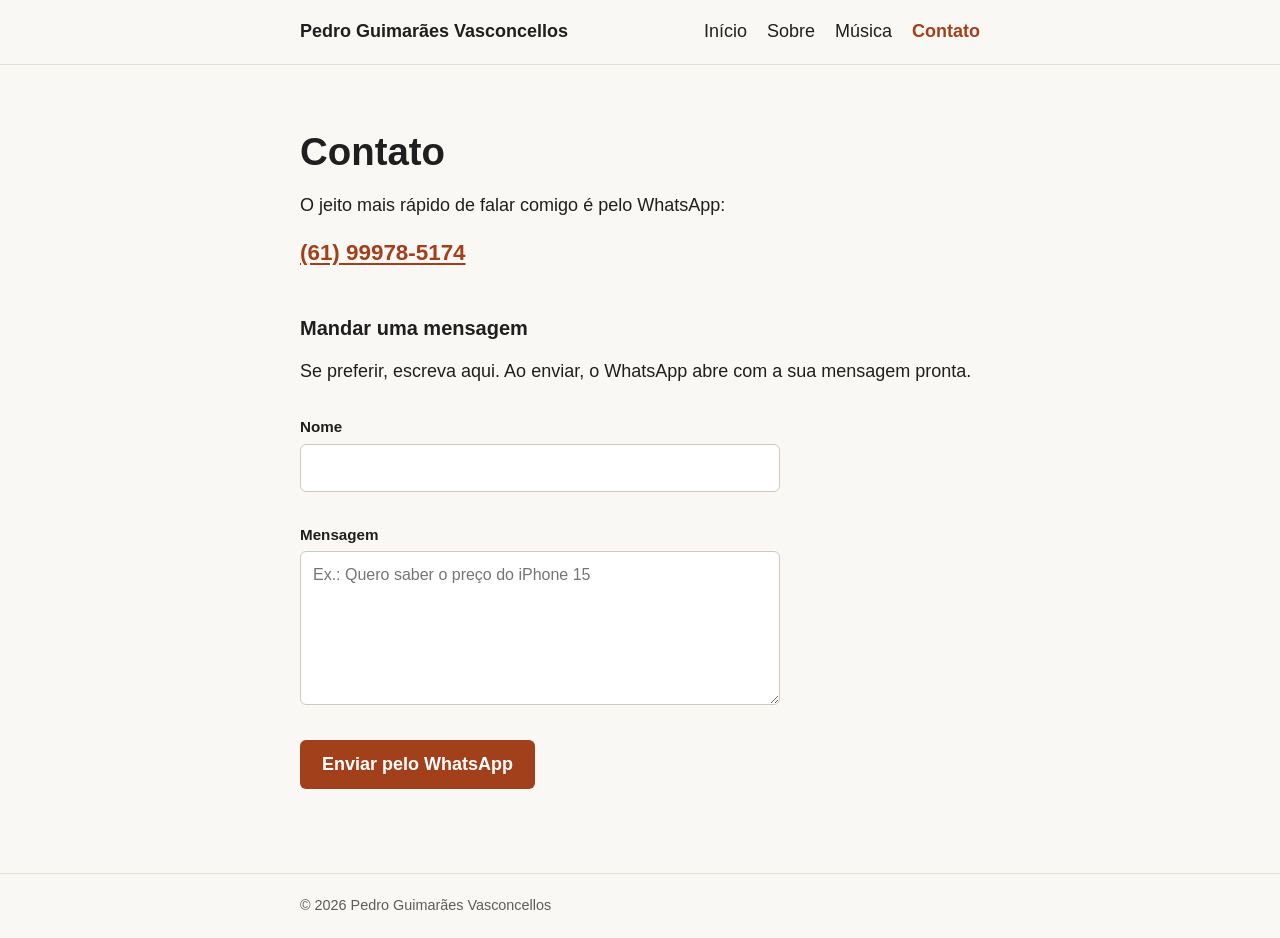
==== commit 27f70d5f: "Adiciona fotos na página Sobre e WhatsApp no Contato Texto do Sobre mais completo (trabalho na iMagi" ====
--- a/pages/contato.html
+++ b/pages/contato.html
@@ -26,29 +26,23 @@
 
   <main class="container conteudo">
     <h1>Contato</h1>
-    <p>Se quiser falar comigo, pode me chamar por aqui:</p>
-
-    <ul class="lista">
-      <li>E-mail: <a href="mailto:seuemail@exemplo.com">seuemail@exemplo.com</a></li>
-      <li>WhatsApp: <a href="https://wa.me/5500000000000" target="_blank" rel="noopener">(00) 00000-0000</a></li>
-      <li>Instagram: <a href="https://www.instagram.com/seu-usuario" target="_blank" rel="noopener">@seu-usuario</a></li>
-    </ul>
+    <p>O jeito mais rápido de falar comigo é pelo WhatsApp:</p>
+    <p class="whatsapp">
+      <a href="https://wa.me/5561999785174" target="_blank" rel="noopener">(61) 99978-5174</a>
+    </p>
 
     <h2>Mandar uma mensagem</h2>
-    <form class="formulario" id="formulario" data-email="seuemail@exemplo.com" novalidate>
+    <p>Se preferir, escreva aqui. Ao enviar, o WhatsApp abre com a sua mensagem pronta.</p>
+    <form class="formulario" id="formulario" data-whatsapp="5561999785174" novalidate>
       <label for="nome">Nome</label>
       <input type="text" id="nome" name="nome" autocomplete="name">
       <span class="erro" id="erro-nome"></span>
 
-      <label for="email">E-mail</label>
-      <input type="email" id="email" name="email" autocomplete="email">
-      <span class="erro" id="erro-email"></span>
-
       <label for="mensagem">Mensagem</label>
-      <textarea id="mensagem" name="mensagem" rows="5"></textarea>
+      <textarea id="mensagem" name="mensagem" rows="5" placeholder="Ex.: Quero saber o preço do iPhone 15"></textarea>
       <span class="erro" id="erro-mensagem"></span>
 
-      <button type="submit">Enviar</button>
+      <button type="submit">Enviar pelo WhatsApp</button>
       <p class="aviso" id="aviso" role="status"></p>
     </form>
   </main>
--- a/css/style.css
+++ b/css/style.css
@@ -166,6 +166,85 @@
 }
 
 
+.whatsapp {
+  font-size: 1.4rem;
+  font-weight: 700;
+}
+
+/* Fotos da página Sobre */
+.galeria {
+  display: grid;
+  grid-template-columns: 1fr 1fr;
+  gap: 12px;
+  margin: 16px 0 8px;
+}
+
+.galeria figure {
+  margin: 0;
+}
+
+.galeria a {
+  display: block;
+  cursor: zoom-in;
+}
+
+.galeria img {
+  width: 100%;
+  aspect-ratio: 3 / 4;
+  object-fit: cover;
+  border-radius: 6px;
+}
+
+.galeria figcaption {
+  margin-top: 6px;
+  color: var(--texto-suave);
+  font-size: 0.85rem;
+  line-height: 1.4;
+}
+
+/* Janela com a foto ampliada */
+.foto-ampliada {
+  max-width: 94vw;
+  max-height: 94vh;
+  margin: auto;
+  padding: 0;
+  border: none;
+  background: transparent;
+}
+
+.foto-ampliada::backdrop {
+  background: rgba(0, 0, 0, 0.85);
+}
+
+.foto-ampliada img {
+  width: auto;
+  max-width: 94vw;
+  max-height: 82vh;
+  margin: 0 auto;
+  border-radius: 6px;
+}
+
+.foto-ampliada p {
+  margin: 8px 0 0;
+  color: #fff;
+  font-size: 0.95rem;
+  text-align: center;
+}
+
+.foto-ampliada__fechar {
+  display: block;
+  margin: 0 0 8px auto;
+  padding: 6px 12px;
+  border: 1px solid rgba(255, 255, 255, 0.5);
+  border-radius: 6px;
+  background: none;
+  color: #fff;
+  font: inherit;
+  font-size: 0.9rem;
+  cursor: pointer;
+}
+
+
 /* Formulário de contato */
 .formulario {
   display: flex;
